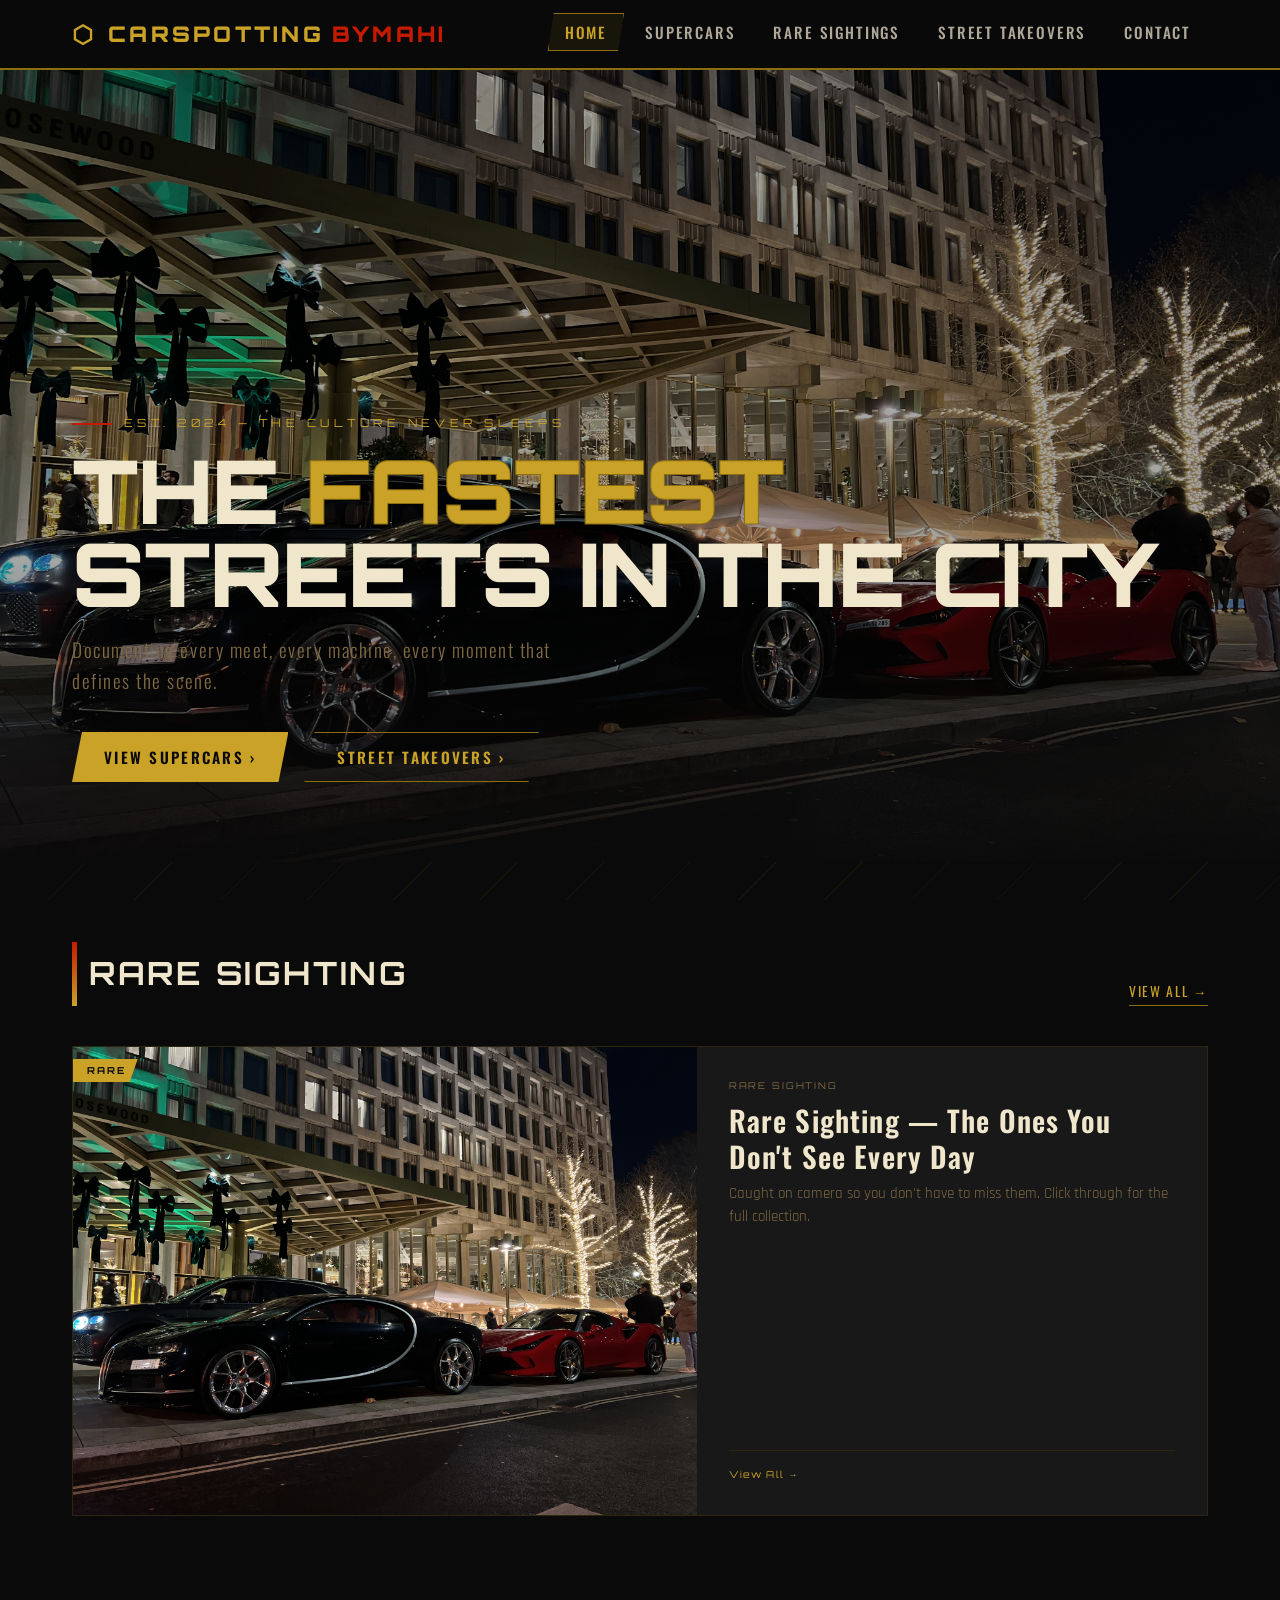
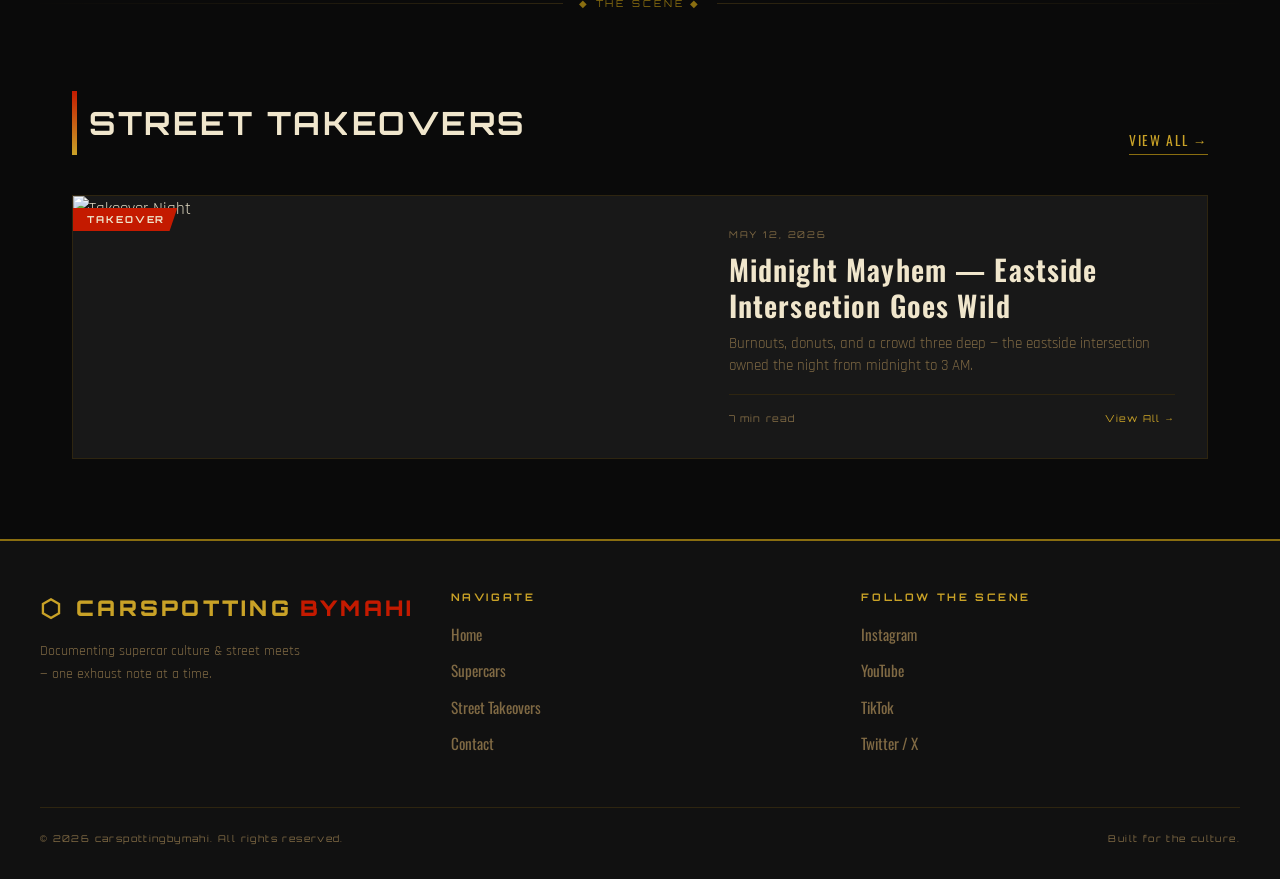
==== index.html @ 6ac472ae "Link Street Takeovers card to street-takeovers page Co-Authored-By: Claude Sonnet 4.6 <noreply@anthr" ====
﻿<!DOCTYPE html>
<html lang="en">
<head>
  <meta charset="UTF-8" />
  <meta name="viewport" content="width=device-width, initial-scale=1.0" />
  <title>RevScene — Supercar & Takeover Meets</title>
  <link rel="stylesheet" href="styles.css" />
</head>
<body>

  <!-- ── NAV ── -->
  <nav>
    <div class="nav-inner">
      <a class="logo" href="index.html">carspotting<span class="accent">bymahi</span></a>
      <ul class="nav-links">
        <li><a href="index.html" class="active">Home</a></li>
        <li><a href="supercars.html">Supercars</a></li>
        <li><a href="rare.html">Rare Sightings</a></li>
        <li><a href="street-takeovers.html">Street Takeovers</a></li>
        <li><a href="contact.html">Contact</a></li>
      </ul>
    </div>
  </nav>

  <!-- ── HERO ── -->
  <section class="hero">
    <img
      class="hero-img"
      src="images/Wallpaper.jpg"
      alt="Supercar hero"
    />
    <div class="hero-overlay"></div>
    <div class="hero-content">
      <div class="hero-eyebrow">Est. 2024 — The Culture Never Sleeps</div>
      <h1>The <em>Fastest</em><br/>Streets in the City</h1>
      <p class="hero-sub">Documenting every meet, every machine, every moment that defines the scene.</p>
      <div style="display:flex;gap:1rem;flex-wrap:wrap;">
        <a href="supercars.html" class="btn btn-gold">View Supercars ›</a>
        <a href="street-takeovers.html" class="btn btn-outline">Street Takeovers ›</a>
      </div>
    </div>
  </section>


  <!-- ── LATEST SUPERCARS ── -->
  <section>
    <div class="container">
      <div class="section-header">
        <h2 class="section-title">Rare Sighting</h2>
        <a href="rare.html" class="view-all">View All →</a>
      </div>

      <div class="grid grid-3">
        <div class="card featured">
          <div class="card-img">
            <img src="images/Wallpaper.jpg" alt="Rare Sighting" />
            <span class="card-tag">Rare</span>
          </div>
          <div class="card-body">
            <div class="card-meta">Rare Sighting</div>
            <h3>Rare Sighting — The Ones You Don't See Every Day</h3>
            <p>Caught on camera so you don't have to miss them. Click through for the full collection.</p>
            <div class="card-footer">
              <a href="rare.html" class="read-more">View All →</a>
            </div>
          </div>
        </div>
      </div>
    </div>
  </section>

  <div class="divider"><span class="divider-icon">◆ The Scene ◆</span></div>

  <!-- ── LATEST TAKEOVERS ── -->
  <section>
    <div class="container">
      <div class="section-header">
        <h2 class="section-title">Street Takeovers</h2>
        <a href="street-takeovers.html" class="view-all">View All →</a>
      </div>

      <div class="grid grid-3">
        <div class="card featured">
          <div class="card-img">
            <img src="https://picsum.photos/seed/takeover-night/600/400" alt="Takeover Night" />
            <span class="card-tag red">Takeover</span>
          </div>
          <div class="card-body">
            <div class="card-meta">May 12, 2026</div>
            <h3>Midnight Mayhem — Eastside Intersection Goes Wild</h3>
            <p>Burnouts, donuts, and a crowd three deep — the eastside intersection owned the night from midnight to 3 AM.</p>
            <div class="card-footer">
              <span>7 min read</span>
              <a href="street-takeovers.html" class="read-more">View All →</a>
            </div>
          </div>
        </div>
      </div>
    </div>
  </section>

  <!-- ── FOOTER ── -->
  <footer>
    <div class="footer-inner">
      <div class="footer-brand">
        <a class="logo" href="index.html">carspotting<span class="accent">bymahi</span></a>
        <p>Documenting supercar culture &amp; street meets — one exhaust note at a time.</p>
      </div>
      <div class="footer-col">
        <h4>Navigate</h4>
        <ul>
          <li><a href="index.html">Home</a></li>
          <li><a href="supercars.html">Supercars</a></li>
          <li><a href="street-takeovers.html">Street Takeovers</a></li>
          <li><a href="contact.html">Contact</a></li>
        </ul>
      </div>
      <div class="footer-col">
        <h4>Follow the Scene</h4>
        <ul>
          <li><a href="#">Instagram</a></li>
          <li><a href="#">YouTube</a></li>
          <li><a href="#">TikTok</a></li>
          <li><a href="#">Twitter / X</a></li>
        </ul>
      </div>
    </div>
    <div class="footer-bottom">
      <span>© 2026 carspottingbymahi. All rights reserved.</span>
      <span>Built for the culture.</span>
    </div>
  </footer>

</body>
</html>
---- styles.css ----
@import url('https://fonts.googleapis.com/css2?family=Orbitron:wght@400;600;700;900&family=Oswald:wght@300;400;500;600;700&family=Rajdhani:wght@300;400;500;600;700&display=swap');

:root {
  --black:       #0a0a0a;
  --dark:        #111111;
  --card-bg:     #181818;
  --card-hover:  #202020;
  --gold:        #c9a227;
  --gold-light:  #f0cc60;
  --gold-dark:   #8a6e10;
  --red:         #c41a00;
  --red-bright:  #ff2200;
  --cream:       #f0e6cc;
  --text:        #ddd4b8;
  --text-muted:  #806a44;
  --border:      #2e2510;
  --chrome:      #b0a898;
  --stripe:      rgba(201, 162, 39, 0.07);
}

*, *::before, *::after { box-sizing: border-box; margin: 0; padding: 0; }

html { scroll-behavior: smooth; }

body {
  background-color: var(--black);
  color: var(--text);
  font-family: 'Rajdhani', sans-serif;
  font-size: 17px;
  line-height: 1.6;
  min-height: 100vh;
}

/* ── Scrollbar ── */
::-webkit-scrollbar { width: 6px; }
::-webkit-scrollbar-track { background: var(--dark); }
::-webkit-scrollbar-thumb { background: var(--gold-dark); border-radius: 3px; }

/* ── Diagonal stripe overlay (retro feel) ── */
body::before {
  content: '';
  position: fixed;
  inset: 0;
  background: repeating-linear-gradient(
    135deg,
    transparent,
    transparent 60px,
    var(--stripe) 60px,
    var(--stripe) 61px
  );
  pointer-events: none;
  z-index: 0;
}

/* ━━━━━━━━━━━━━━━━━━━━━━━━━━━━━━
   NAV
━━━━━━━━━━━━━━━━━━━━━━━━━━━━━━ */
nav {
  position: sticky;
  top: 0;
  z-index: 100;
  background: rgba(10, 10, 10, 0.95);
  border-bottom: 2px solid var(--gold-dark);
  backdrop-filter: blur(8px);
}

.nav-inner {
  max-width: 1200px;
  margin: 0 auto;
  padding: 0 2rem;
  display: flex;
  align-items: center;
  justify-content: space-between;
  height: 68px;
}

.logo {
  font-family: 'Orbitron', sans-serif;
  font-weight: 900;
  font-size: 1.35rem;
  letter-spacing: 0.15em;
  text-decoration: none;
  color: var(--gold);
  text-transform: uppercase;
  display: flex;
  align-items: center;
  gap: 0.5rem;
}

.logo span.accent { color: var(--red); }

.logo::before {
  content: '⬡';
  font-size: 1.5rem;
  color: var(--gold);
  margin-right: 4px;
}

.nav-links {
  display: flex;
  list-style: none;
  gap: 0.25rem;
}

.nav-links a {
  font-family: 'Oswald', sans-serif;
  font-size: 0.95rem;
  font-weight: 500;
  letter-spacing: 0.12em;
  text-transform: uppercase;
  text-decoration: none;
  color: var(--chrome);
  padding: 0.45rem 1rem;
  border: 1px solid transparent;
  transition: all 0.2s;
  clip-path: polygon(6px 0%, 100% 0%, calc(100% - 6px) 100%, 0% 100%);
}

.nav-links a:hover,
.nav-links a.active {
  color: var(--gold);
  border-color: var(--gold-dark);
  background: rgba(201, 162, 39, 0.08);
}

/* ━━━━━━━━━━━━━━━━━━━━━━━━━━━━━━
   HERO
━━━━━━━━━━━━━━━━━━━━━━━━━━━━━━ */
.hero {
  position: relative;
  z-index: 1;
  height: 88vh;
  min-height: 540px;
  display: flex;
  align-items: flex-end;
  overflow: hidden;
}

.hero-img {
  position: absolute;
  inset: 0;
  width: 100%;
  height: 100%;
  object-fit: cover;
  object-position: center 40%;
  filter: brightness(0.65) saturate(0.85);
}

.hero-overlay {
  position: absolute;
  inset: 0;
  background: linear-gradient(
    to top,
    rgba(10,10,10,0.92) 0%,
    rgba(10,10,10,0.4) 18%,
    transparent 38%
  );
}

.hero-content {
  position: relative;
  z-index: 2;
  max-width: 1200px;
  margin: 0 auto;
  padding: 0 2rem 5rem;
  width: 100%;
}

.hero-eyebrow {
  font-family: 'Orbitron', sans-serif;
  font-size: 0.7rem;
  letter-spacing: 0.4em;
  text-transform: uppercase;
  color: var(--gold);
  margin-bottom: 1rem;
  display: flex;
  align-items: center;
  gap: 0.75rem;
}

.hero-eyebrow::before {
  content: '';
  display: block;
  width: 40px;
  height: 2px;
  background: var(--red);
}

.hero h1 {
  font-family: 'Orbitron', sans-serif;
  font-weight: 900;
  font-size: clamp(2.8rem, 7vw, 5.5rem);
  line-height: 0.95;
  text-transform: uppercase;
  letter-spacing: -0.01em;
  color: var(--cream);
  margin-bottom: 1.2rem;
}

.hero h1 em {
  font-style: normal;
  color: var(--gold);
  -webkit-text-stroke: 1px var(--gold-dark);
}

.hero-sub {
  font-family: 'Oswald', sans-serif;
  font-size: 1.2rem;
  font-weight: 300;
  letter-spacing: 0.08em;
  color: var(--text-muted);
  margin-bottom: 2.2rem;
  max-width: 520px;
}

.btn {
  display: inline-flex;
  align-items: center;
  gap: 0.6rem;
  font-family: 'Oswald', sans-serif;
  font-size: 0.95rem;
  font-weight: 600;
  letter-spacing: 0.15em;
  text-transform: uppercase;
  text-decoration: none;
  padding: 0.75rem 2rem;
  cursor: pointer;
  transition: all 0.2s;
  border: none;
}

.btn-gold {
  background: var(--gold);
  color: var(--black);
  clip-path: polygon(10px 0%, 100% 0%, calc(100% - 10px) 100%, 0% 100%);
}

.btn-gold:hover {
  background: var(--gold-light);
  transform: translateY(-2px);
  box-shadow: 0 8px 24px rgba(201,162,39,0.35);
}

.btn-outline {
  background: transparent;
  color: var(--gold);
  border: 1px solid var(--gold-dark);
  clip-path: polygon(10px 0%, 100% 0%, calc(100% - 10px) 100%, 0% 100%);
}

.btn-outline:hover {
  background: rgba(201,162,39,0.1);
  border-color: var(--gold);
}

/* ━━━━━━━━━━━━━━━━━━━━━━━━━━━━━━
   SECTIONS & LAYOUT
━━━━━━━━━━━━━━━━━━━━━━━━━━━━━━ */
section {
  position: relative;
  z-index: 1;
}

.container {
  max-width: 1200px;
  margin: 0 auto;
  padding: 5rem 2rem;
}

.section-header {
  display: flex;
  align-items: flex-end;
  justify-content: space-between;
  margin-bottom: 2.5rem;
  gap: 1rem;
  flex-wrap: wrap;
}

.section-title {
  font-family: 'Orbitron', sans-serif;
  font-weight: 700;
  font-size: clamp(1.4rem, 3vw, 2rem);
  text-transform: uppercase;
  letter-spacing: 0.08em;
  color: var(--cream);
  display: flex;
  align-items: center;
  gap: 0.75rem;
}

.section-title::before {
  content: '';
  display: block;
  width: 5px;
  height: 2em;
  background: linear-gradient(to bottom, var(--red), var(--gold));
  flex-shrink: 0;
}

.view-all {
  font-family: 'Oswald', sans-serif;
  font-size: 0.85rem;
  letter-spacing: 0.12em;
  text-transform: uppercase;
  color: var(--gold);
  text-decoration: none;
  border-bottom: 1px solid var(--gold-dark);
  padding-bottom: 2px;
  transition: color 0.2s;
  white-space: nowrap;
}

.view-all:hover { color: var(--gold-light); }

/* ━━━━━━━━━━━━━━━━━━━━━━━━━━━━━━
   GRID
━━━━━━━━━━━━━━━━━━━━━━━━━━━━━━ */
.grid {
  display: grid;
  gap: 1.5rem;
}

.grid-3 { grid-template-columns: repeat(auto-fill, minmax(320px, 1fr)); }
.grid-4 { grid-template-columns: repeat(auto-fill, minmax(260px, 1fr)); }
.grid-2 { grid-template-columns: repeat(auto-fill, minmax(420px, 1fr)); }

/* ━━━━━━━━━━━━━━━━━━━━━━━━━━━━━━
   CARDS
━━━━━━━━━━━━━━━━━━━━━━━━━━━━━━ */
.card {
  background: var(--card-bg);
  border: 1px solid var(--border);
  overflow: hidden;
  transition: transform 0.25s, border-color 0.25s, box-shadow 0.25s;
  display: flex;
  flex-direction: column;
  cursor: pointer;
}

.card:hover {
  transform: translateY(-5px);
  border-color: var(--gold-dark);
  box-shadow: 0 12px 40px rgba(0,0,0,0.6), 0 0 0 1px var(--gold-dark);
}

.card-img {
  position: relative;
  overflow: hidden;
  aspect-ratio: 16/10;
}

.card-img img,
.card-img video {
  width: 100%;
  height: 100%;
  object-fit: cover;
  display: block;
  transition: transform 0.4s;
  filter: saturate(0.8);
}

.card:hover .card-img img,
.card:hover .card-img video { transform: scale(1.05); }

.card-tag {
  position: absolute;
  top: 12px;
  left: 0;
  font-family: 'Orbitron', sans-serif;
  font-size: 0.6rem;
  font-weight: 700;
  letter-spacing: 0.2em;
  text-transform: uppercase;
  color: var(--black);
  background: var(--gold);
  padding: 4px 12px 4px 14px;
  clip-path: polygon(0 0, 100% 0, calc(100% - 8px) 100%, 0 100%);
}

.card-tag.red { background: var(--red); color: var(--cream); }

.card-body { padding: 1.25rem; flex: 1; display: flex; flex-direction: column; }

.card-meta {
  font-family: 'Orbitron', sans-serif;
  font-size: 0.58rem;
  letter-spacing: 0.2em;
  text-transform: uppercase;
  color: var(--text-muted);
  margin-bottom: 0.5rem;
}

.card h3 {
  font-family: 'Oswald', sans-serif;
  font-size: 1.25rem;
  font-weight: 600;
  letter-spacing: 0.04em;
  color: var(--cream);
  line-height: 1.25;
  margin-bottom: 0.6rem;
}

.card p {
  font-size: 0.92rem;
  color: var(--text-muted);
  line-height: 1.55;
  flex: 1;
}

.card-footer {
  display: flex;
  align-items: center;
  justify-content: space-between;
  margin-top: 1rem;
  padding-top: 1rem;
  border-top: 1px solid var(--border);
  font-family: 'Orbitron', sans-serif;
  font-size: 0.6rem;
  letter-spacing: 0.12em;
  color: var(--text-muted);
}

.card-footer .read-more {
  color: var(--gold);
  text-decoration: none;
  transition: color 0.2s;
}

.card-footer .read-more:hover { color: var(--gold-light); }

/* Featured card (spans full width) */
.card.featured {
  grid-column: 1 / -1;
  flex-direction: row;
}

.card.featured .card-img {
  width: 55%;
  flex-shrink: 0;
  aspect-ratio: auto;
}

.card.featured .card-body { padding: 2rem; justify-content: center; }

.card.featured h3 { font-size: 1.8rem; }

/* ━━━━━━━━━━━━━━━━━━━━━━━━━━━━━━
   PAGE HERO (inner pages)
━━━━━━━━━━━━━━━━━━━━━━━━━━━━━━ */
.page-hero {
  position: relative;
  z-index: 1;
  padding: 6rem 2rem 4rem;
  text-align: center;
  overflow: hidden;
}

.page-hero::after {
  content: '';
  position: absolute;
  bottom: 0;
  left: 50%;
  transform: translateX(-50%);
  width: 120px;
  height: 3px;
  background: linear-gradient(to right, var(--red), var(--gold), var(--red));
}

.page-hero h1 {
  font-family: 'Orbitron', sans-serif;
  font-weight: 900;
  font-size: clamp(2rem, 5vw, 3.5rem);
  text-transform: uppercase;
  letter-spacing: 0.1em;
  color: var(--cream);
  margin-bottom: 0.75rem;
}

.page-hero p {
  font-family: 'Oswald', sans-serif;
  font-weight: 300;
  font-size: 1.1rem;
  letter-spacing: 0.08em;
  color: var(--text-muted);
  max-width: 600px;
  margin: 0 auto;
}

/* ━━━━━━━━━━━━━━━━━━━━━━━━━━━━━━
   DIVIDER
━━━━━━━━━━━━━━━━━━━━━━━━━━━━━━ */
.divider {
  display: flex;
  align-items: center;
  gap: 1rem;
  margin: 0 2rem;
}

.divider::before,
.divider::after {
  content: '';
  flex: 1;
  height: 1px;
  background: linear-gradient(to right, transparent, var(--border));
}

.divider::after { background: linear-gradient(to left, transparent, var(--border)); }

.divider-icon {
  font-family: 'Orbitron', sans-serif;
  font-size: 0.6rem;
  letter-spacing: 0.3em;
  color: var(--gold-dark);
  text-transform: uppercase;
  white-space: nowrap;
}

/* ━━━━━━━━━━━━━━━━━━━━━━━━━━━━━━
   STATS BAR
━━━━━━━━━━━━━━━━━━━━━━━━━━━━━━ */
.stats-bar {
  background: var(--dark);
  border-top: 1px solid var(--border);
  border-bottom: 1px solid var(--border);
  position: relative;
  z-index: 1;
}

.stats-inner {
  max-width: 1200px;
  margin: 0 auto;
  padding: 2rem;
  display: grid;
  grid-template-columns: repeat(4, 1fr);
  gap: 1rem;
  text-align: center;
}

.stat-num {
  font-family: 'Orbitron', sans-serif;
  font-size: 2rem;
  font-weight: 900;
  color: var(--gold);
  display: block;
}

.stat-label {
  font-family: 'Oswald', sans-serif;
  font-size: 0.8rem;
  letter-spacing: 0.15em;
  text-transform: uppercase;
  color: var(--text-muted);
}

/* ━━━━━━━━━━━━━━━━━━━━━━━━━━━━━━
   CONTACT FORM
━━━━━━━━━━━━━━━━━━━━━━━━━━━━━━ */
.contact-grid {
  display: grid;
  grid-template-columns: 1fr 1fr;
  gap: 4rem;
  align-items: start;
}

.contact-info h2 {
  font-family: 'Orbitron', sans-serif;
  font-size: 1.5rem;
  font-weight: 700;
  color: var(--cream);
  text-transform: uppercase;
  letter-spacing: 0.1em;
  margin-bottom: 1rem;
}

.contact-info p {
  color: var(--text-muted);
  margin-bottom: 2rem;
  line-height: 1.7;
}

.contact-detail {
  display: flex;
  align-items: center;
  gap: 0.75rem;
  margin-bottom: 1rem;
  font-family: 'Oswald', sans-serif;
  font-size: 1rem;
  color: var(--text);
}

.contact-detail .icon {
  width: 36px;
  height: 36px;
  background: var(--card-bg);
  border: 1px solid var(--border);
  display: flex;
  align-items: center;
  justify-content: center;
  color: var(--gold);
  font-size: 1rem;
  flex-shrink: 0;
}

.form-group {
  margin-bottom: 1.25rem;
}

label {
  display: block;
  font-family: 'Orbitron', sans-serif;
  font-size: 0.62rem;
  letter-spacing: 0.2em;
  text-transform: uppercase;
  color: var(--text-muted);
  margin-bottom: 0.4rem;
}

input, textarea, select {
  width: 100%;
  background: var(--card-bg);
  border: 1px solid var(--border);
  color: var(--text);
  font-family: 'Rajdhani', sans-serif;
  font-size: 1rem;
  padding: 0.75rem 1rem;
  outline: none;
  transition: border-color 0.2s;
}

input:focus, textarea:focus, select:focus {
  border-color: var(--gold-dark);
  box-shadow: 0 0 0 2px rgba(201,162,39,0.12);
}

textarea { resize: vertical; min-height: 130px; }

/* ━━━━━━━━━━━━━━━━━━━━━━━━━━━━━━
   FOOTER
━━━━━━━━━━━━━━━━━━━━━━━━━━━━━━ */
footer {
  position: relative;
  z-index: 1;
  background: var(--dark);
  border-top: 2px solid var(--gold-dark);
  padding: 3rem 2rem 2rem;
}

.footer-inner {
  max-width: 1200px;
  margin: 0 auto;
  display: grid;
  grid-template-columns: 1fr 1fr 1fr;
  gap: 2rem;
  margin-bottom: 2.5rem;
}

.footer-brand .logo { margin-bottom: 0.75rem; display: inline-flex; }

.footer-brand p {
  font-size: 0.9rem;
  color: var(--text-muted);
  line-height: 1.6;
  max-width: 260px;
}

.footer-col h4 {
  font-family: 'Orbitron', sans-serif;
  font-size: 0.65rem;
  letter-spacing: 0.25em;
  text-transform: uppercase;
  color: var(--gold);
  margin-bottom: 1rem;
}

.footer-col ul { list-style: none; }

.footer-col ul li { margin-bottom: 0.5rem; }

.footer-col ul li a {
  font-family: 'Oswald', sans-serif;
  font-size: 0.95rem;
  color: var(--text-muted);
  text-decoration: none;
  transition: color 0.2s;
}

.footer-col ul li a:hover { color: var(--gold); }

.footer-bottom {
  max-width: 1200px;
  margin: 0 auto;
  padding-top: 1.5rem;
  border-top: 1px solid var(--border);
  display: flex;
  align-items: center;
  justify-content: space-between;
  font-family: 'Orbitron', sans-serif;
  font-size: 0.58rem;
  letter-spacing: 0.15em;
  color: var(--text-muted);
}

.footer-bottom a { color: var(--gold); text-decoration: none; }

/* ━━━━━━━━━━━━━━━━━━━━━━━━━━━━━━
   RESPONSIVE
━━━━━━━━━━━━━━━━━━━━━━━━━━━━━━ */
/* ━━━━━━━━━━━━━━━━━━━━━━━━━━━━━━
   VIDEO GRID
━━━━━━━━━━━━━━━━━━━━━━━━━━━━━━ */
.video-grid {
  display: grid;
  grid-template-columns: repeat(3, 1fr);
  gap: 1rem;
}

.vid-card {
  position: relative;
  overflow: hidden;
  aspect-ratio: 9/16;
  background: var(--card-bg);
  border: 1px solid var(--border);
  transition: border-color 0.25s, box-shadow 0.25s;
}

.vid-card:hover {
  border-color: var(--gold-dark);
  box-shadow: 0 8px 32px rgba(0,0,0,0.6), 0 0 0 1px var(--gold-dark);
}

.vid-card video {
  width: 100%;
  height: 100%;
  object-fit: cover;
  display: block;
}

@media (max-width: 900px) {
  .video-grid { grid-template-columns: repeat(2, 1fr); }
}

@media (max-width: 640px) {
  .video-grid { grid-template-columns: 1fr; }
}

@media (max-width: 900px) {
  .card.featured { flex-direction: column; }
  .card.featured .card-img { width: 100%; }
  .contact-grid { grid-template-columns: 1fr; gap: 2.5rem; }
  .footer-inner { grid-template-columns: 1fr 1fr; }
  .stats-inner { grid-template-columns: repeat(2, 1fr); }
}

@media (max-width: 640px) {
  .nav-links { display: none; }
  .grid-3, .grid-4, .grid-2 { grid-template-columns: 1fr; }
  .footer-inner { grid-template-columns: 1fr; }
  .stats-inner { grid-template-columns: repeat(2, 1fr); }
  .hero h1 { font-size: 2.4rem; }
}
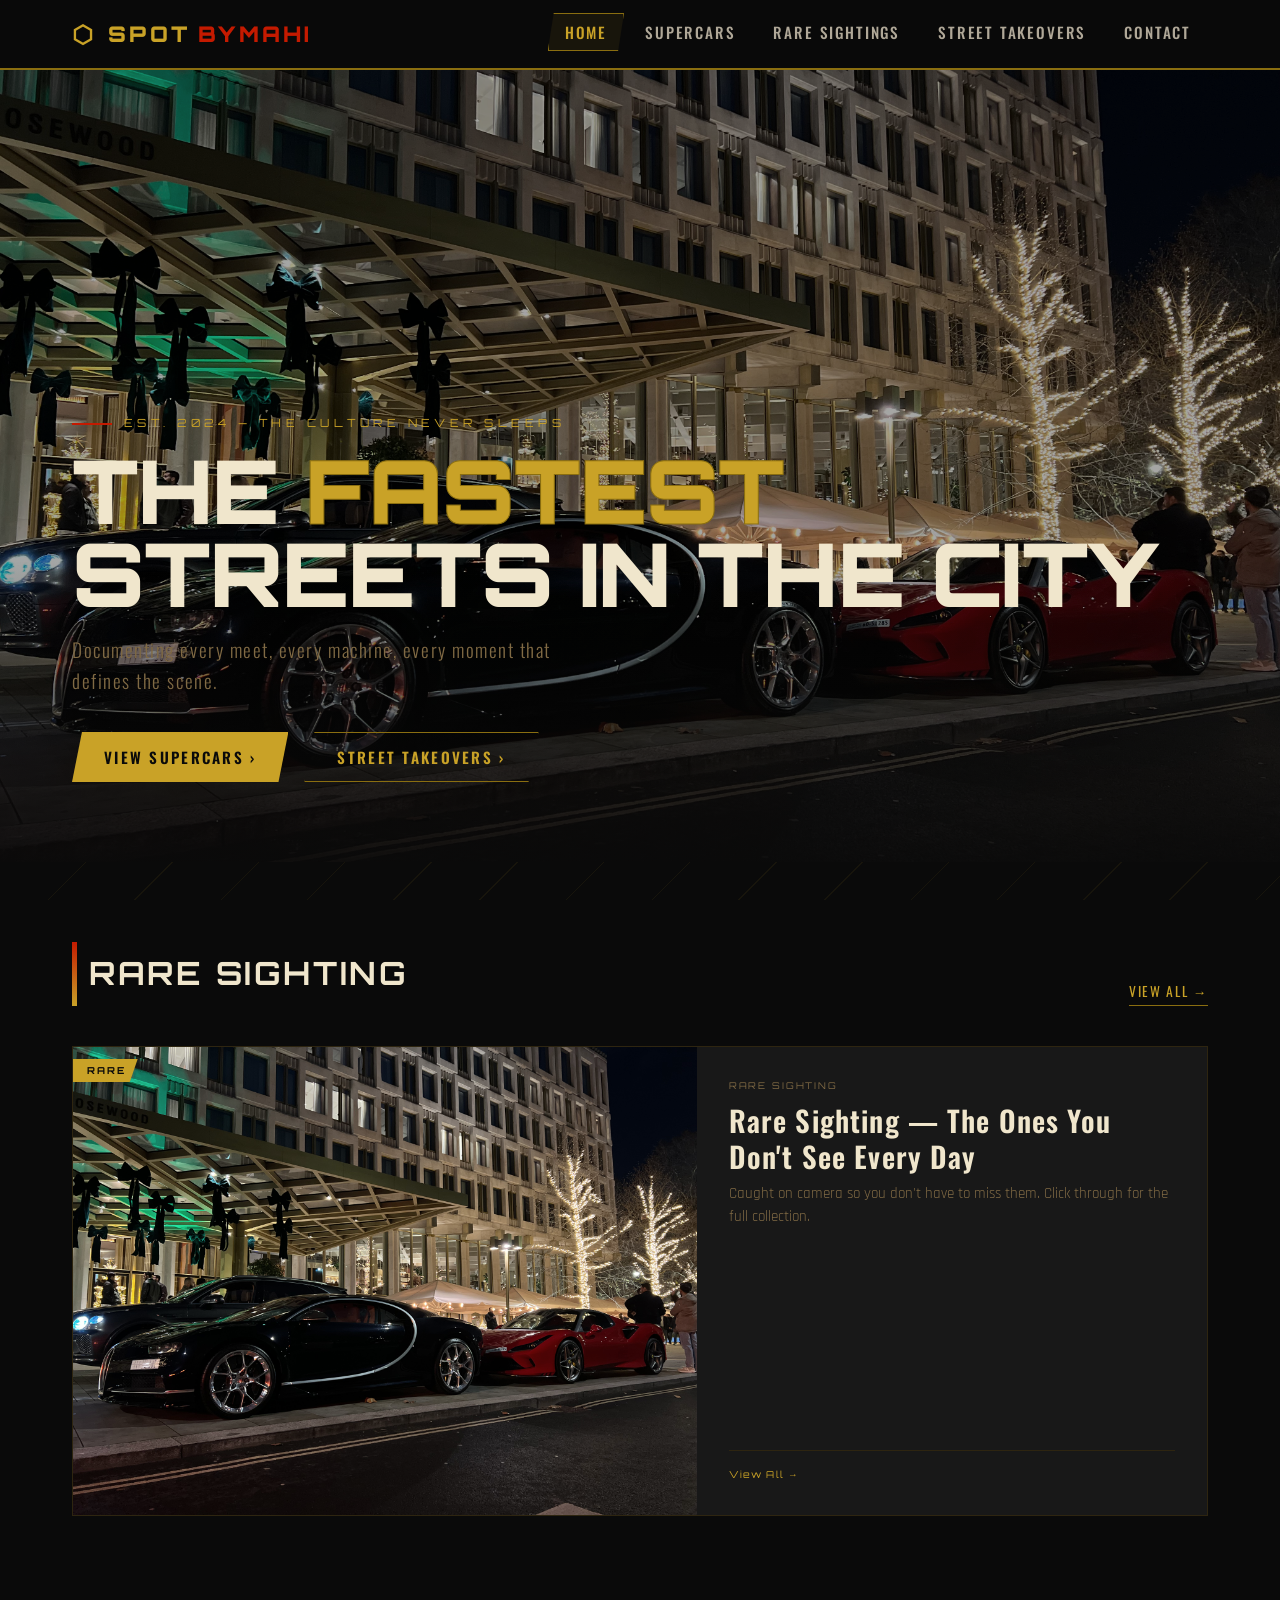
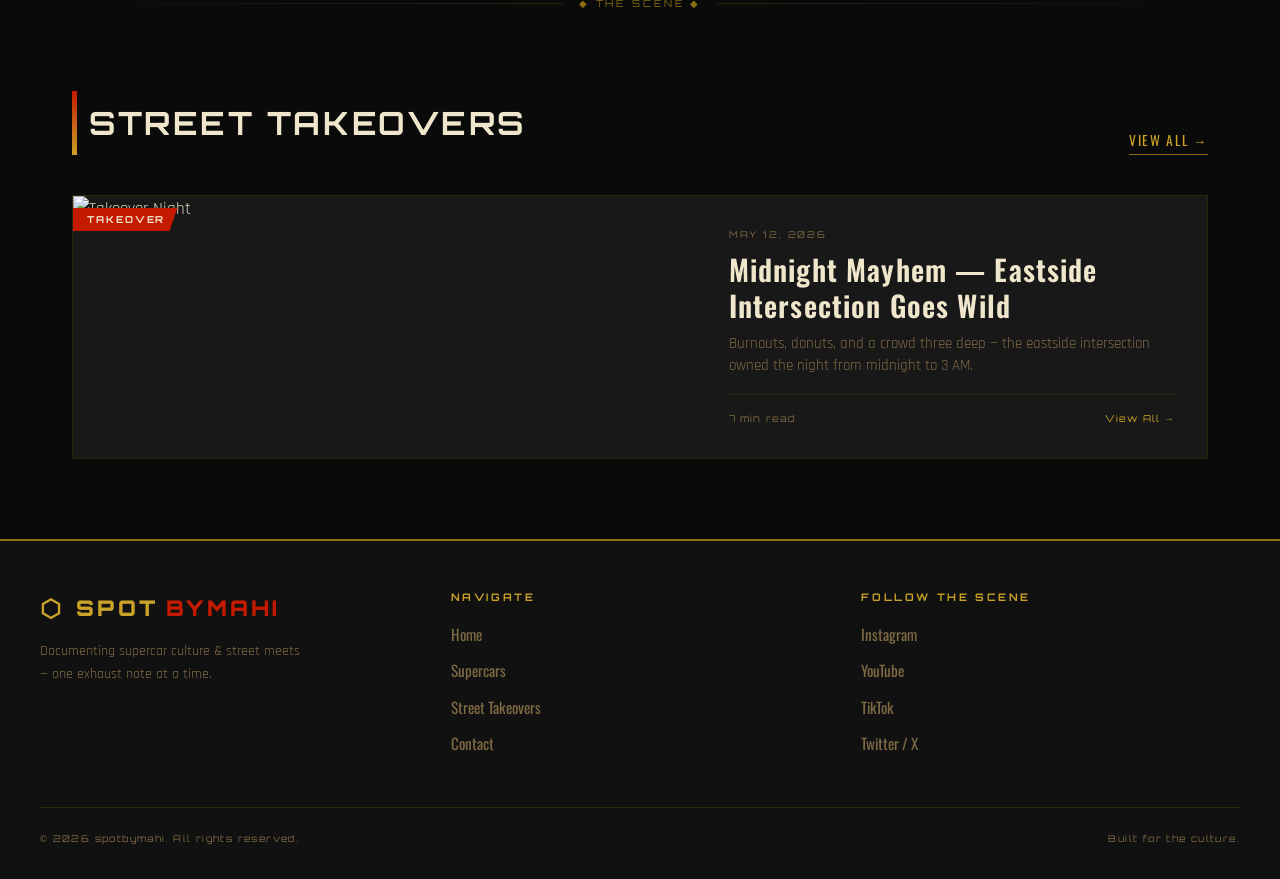
==== commit 08bb60c3: "Rebrand site title and logo from carspottingbymahi to spotbymahi Co-Authored-By: Claude Sonnet 4.6 <" ====
--- a/index.html
+++ b/index.html
@@ -3,7 +3,7 @@
 <head>
   <meta charset="UTF-8" />
   <meta name="viewport" content="width=device-width, initial-scale=1.0" />
-  <title>RevScene — Supercar & Takeover Meets</title>
+  <title>spotbymahi</title>
   <link rel="stylesheet" href="styles.css" />
 </head>
 <body>
@@ -11,7 +11,7 @@
   <!-- ── NAV ── -->
   <nav>
     <div class="nav-inner">
-      <a class="logo" href="index.html">carspotting<span class="accent">bymahi</span></a>
+      <a class="logo" href="index.html">spot<span class="accent">bymahi</span></a>
       <ul class="nav-links">
         <li><a href="index.html" class="active">Home</a></li>
         <li><a href="supercars.html">Supercars</a></li>
@@ -103,7 +103,7 @@
   <footer>
     <div class="footer-inner">
       <div class="footer-brand">
-        <a class="logo" href="index.html">carspotting<span class="accent">bymahi</span></a>
+        <a class="logo" href="index.html">spot<span class="accent">bymahi</span></a>
         <p>Documenting supercar culture &amp; street meets — one exhaust note at a time.</p>
       </div>
       <div class="footer-col">
@@ -126,7 +126,7 @@
       </div>
     </div>
     <div class="footer-bottom">
-      <span>© 2026 carspottingbymahi. All rights reserved.</span>
+      <span>© 2026 spotbymahi. All rights reserved.</span>
       <span>Built for the culture.</span>
     </div>
   </footer>
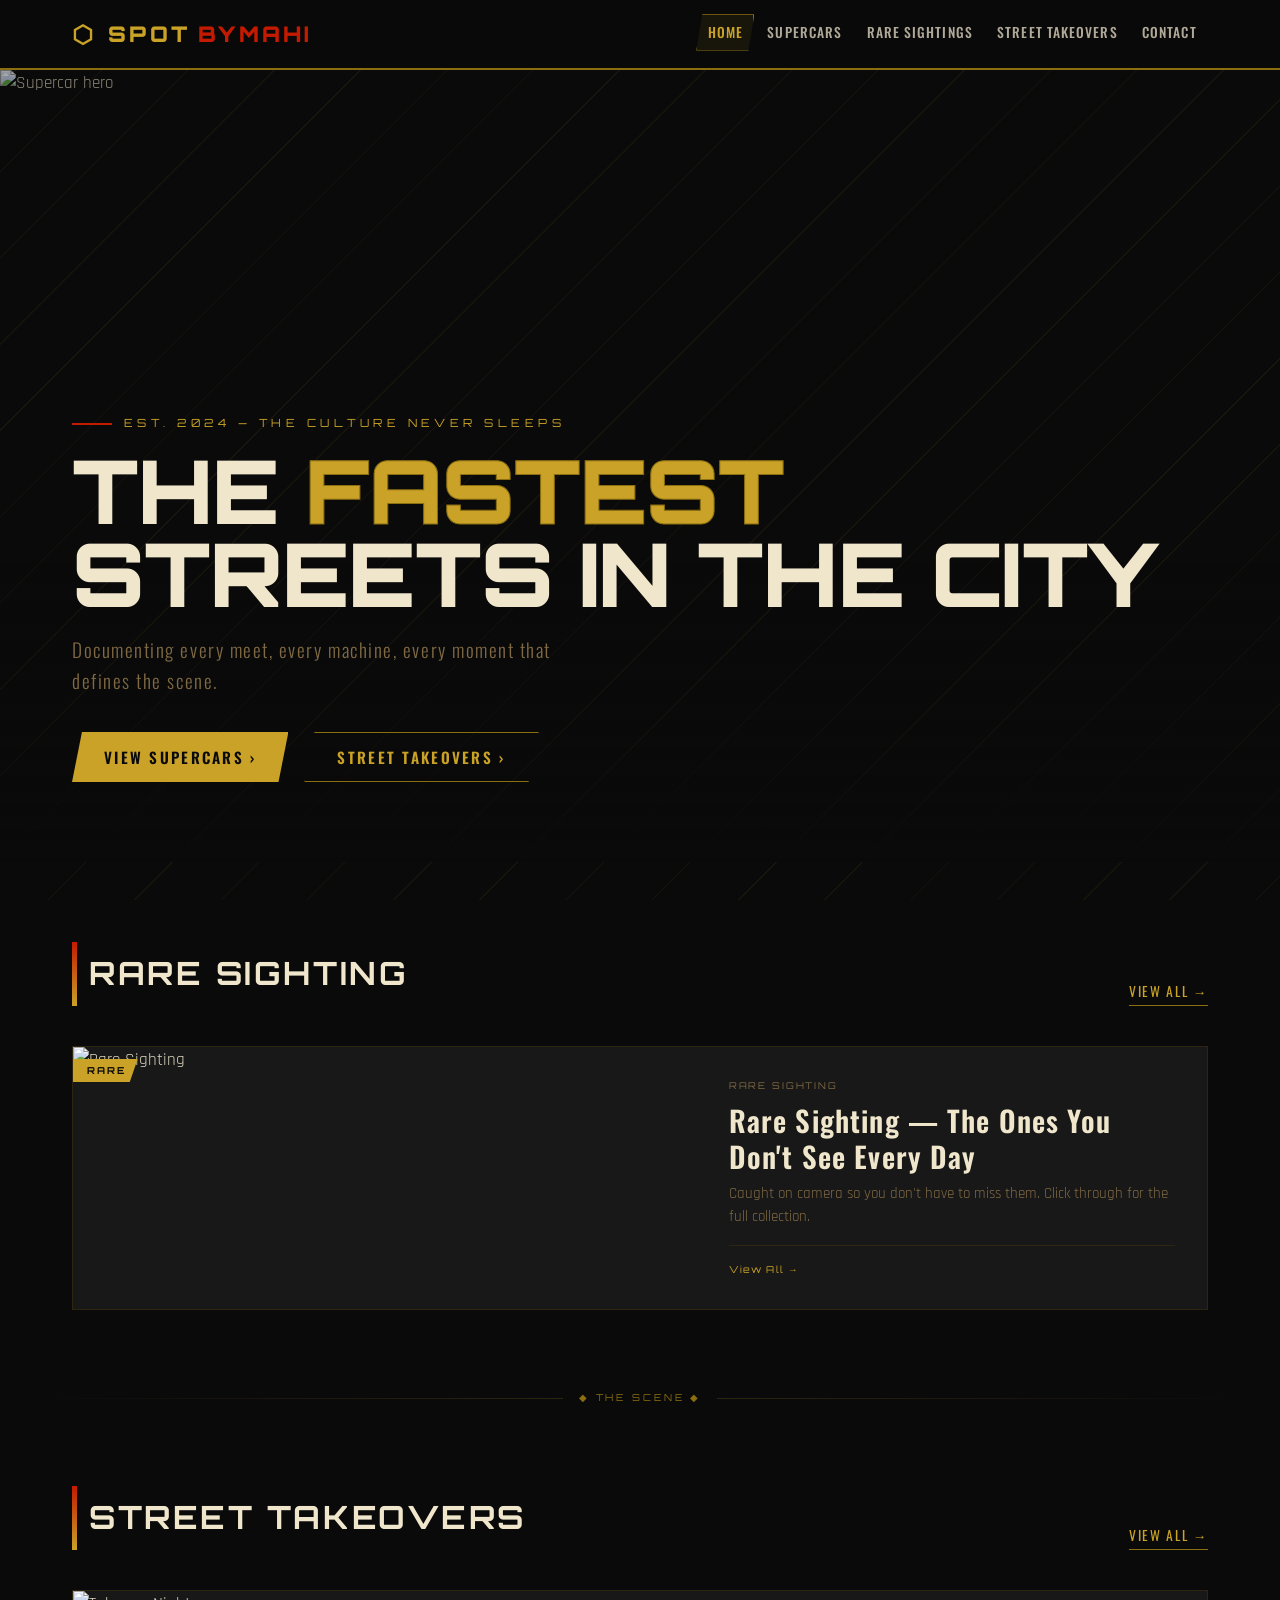
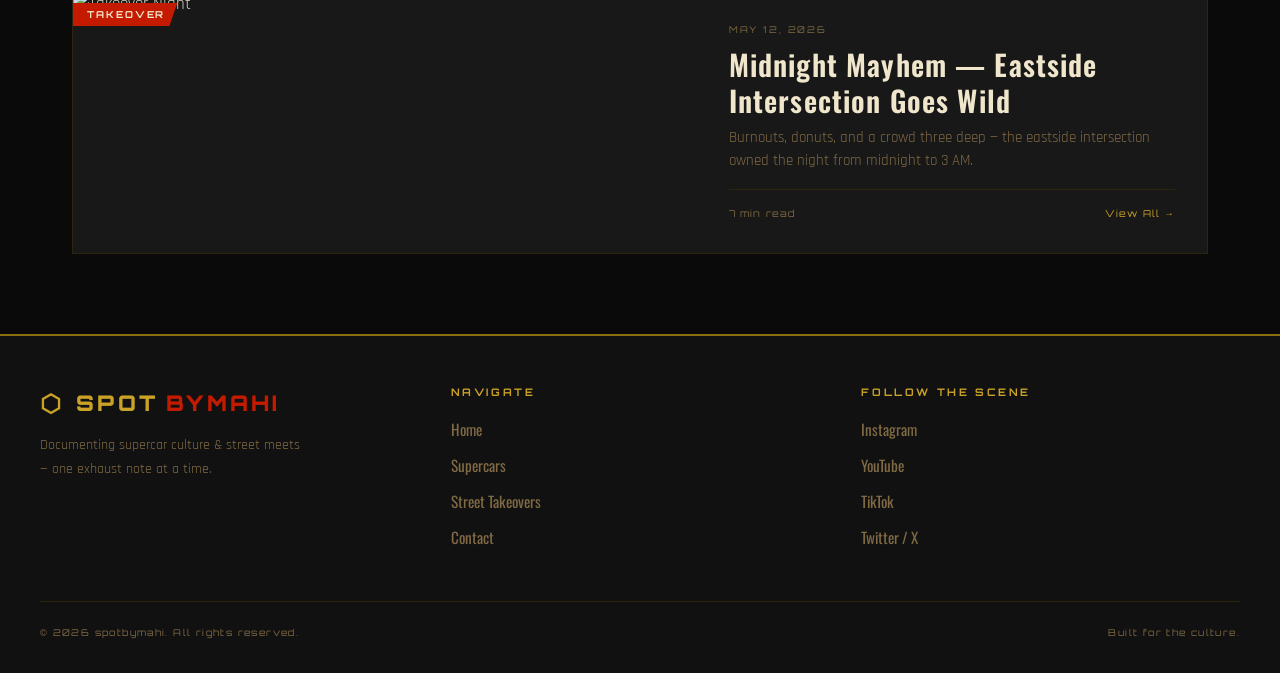
==== commit 47b0799b: "Add responsive hamburger menu for mobile/tablet nav Co-Authored-By: Claude Sonnet 4.6 <noreply@anthr" ====
--- a/index.html
+++ b/index.html
@@ -19,6 +19,7 @@
         <li><a href="street-takeovers.html">Street Takeovers</a></li>
         <li><a href="contact.html">Contact</a></li>
       </ul>
+      <button class="nav-toggle" aria-label="Menu" onclick="this.closest('nav').classList.toggle('open')">&#9776;</button>
     </div>
   </nav>
 
--- a/styles.css
+++ b/styles.css
@@ -99,18 +99,18 @@
 .nav-links {
   display: flex;
   list-style: none;
-  gap: 0.25rem;
+  gap: 0.1rem;
 }
 
 .nav-links a {
   font-family: 'Oswald', sans-serif;
-  font-size: 0.95rem;
+  font-size: 0.85rem;
   font-weight: 500;
-  letter-spacing: 0.12em;
+  letter-spacing: 0.08em;
   text-transform: uppercase;
   text-decoration: none;
   color: var(--chrome);
-  padding: 0.45rem 1rem;
+  padding: 0.45rem 0.65rem;
   border: 1px solid transparent;
   transition: all 0.2s;
   clip-path: polygon(6px 0%, 100% 0%, calc(100% - 6px) 100%, 0% 100%);
@@ -121,6 +121,17 @@
   color: var(--gold);
   border-color: var(--gold-dark);
   background: rgba(201, 162, 39, 0.08);
+}
+
+.nav-toggle {
+  display: none;
+  background: none;
+  border: 1px solid var(--gold-dark);
+  color: var(--gold);
+  font-size: 1.4rem;
+  line-height: 1;
+  padding: 0.3rem 0.6rem;
+  cursor: pointer;
 }
 
 /* ━━━━━━━━━━━━━━━━━━━━━━━━━━━━━━
@@ -751,8 +762,26 @@
   .stats-inner { grid-template-columns: repeat(2, 1fr); }
 }
 
+@media (max-width: 768px) {
+  .nav-toggle { display: block; }
+  .nav-links {
+    display: none;
+    position: absolute;
+    top: 68px;
+    left: 0;
+    right: 0;
+    flex-direction: column;
+    background: rgba(10, 10, 10, 0.98);
+    border-bottom: 2px solid var(--gold-dark);
+    padding: 0.75rem 1rem;
+    gap: 0.25rem;
+    z-index: 99;
+  }
+  nav.open .nav-links { display: flex; }
+  .nav-links a { clip-path: none; padding: 0.6rem 1rem; font-size: 0.9rem; }
+}
+
 @media (max-width: 640px) {
-  .nav-links { display: none; }
   .grid-3, .grid-4, .grid-2 { grid-template-columns: 1fr; }
   .footer-inner { grid-template-columns: 1fr; }
   .stats-inner { grid-template-columns: repeat(2, 1fr); }
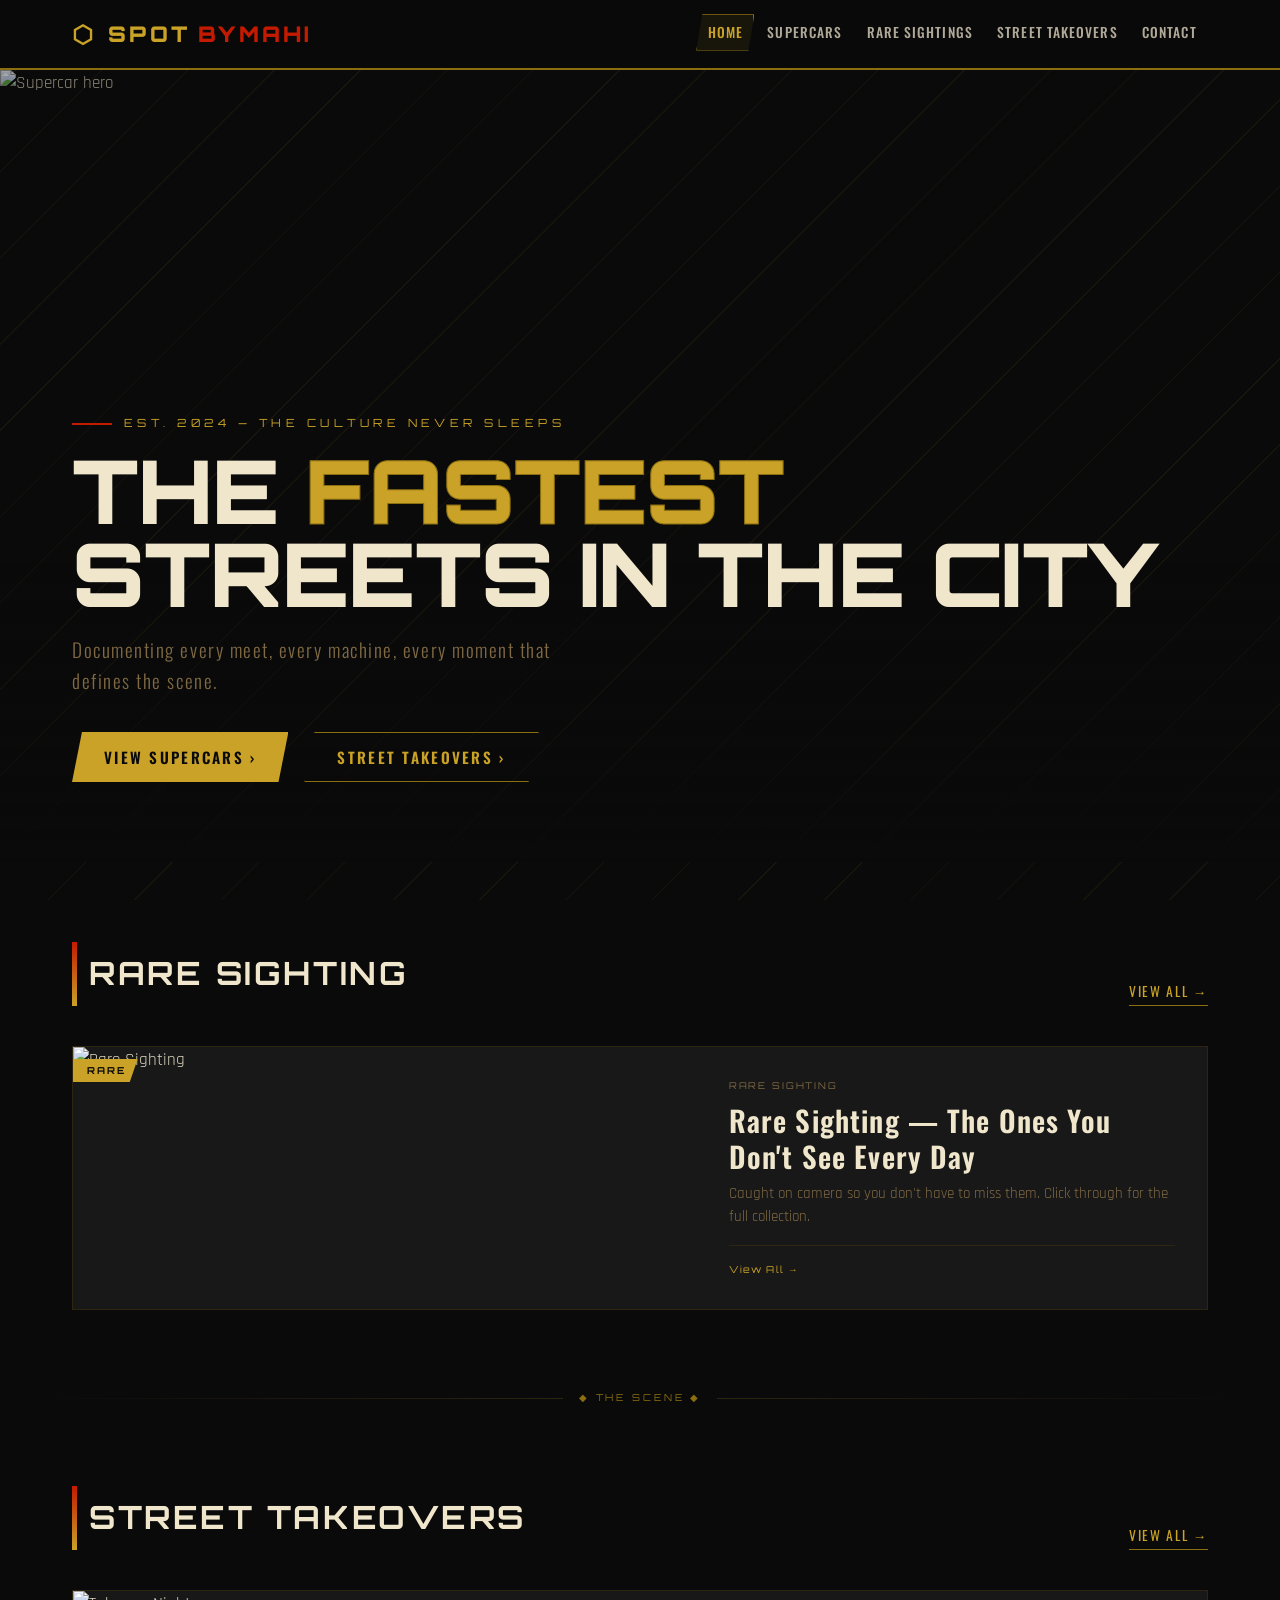
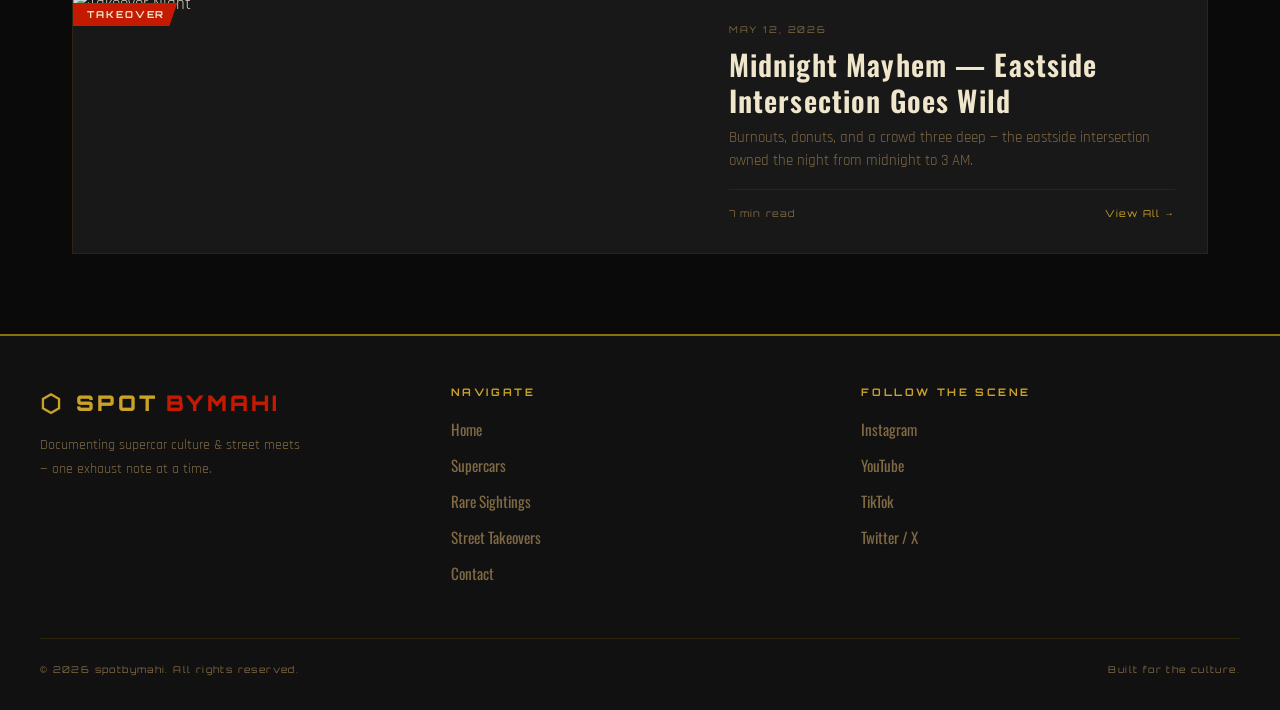
==== commit fdd7afb3: "Add Rare Sightings to footer nav on all pages Co-Authored-By: Claude Sonnet 4.6 <noreply@anthropic.c" ====
--- a/index.html
+++ b/index.html
@@ -112,6 +112,7 @@
         <ul>
           <li><a href="index.html">Home</a></li>
           <li><a href="supercars.html">Supercars</a></li>
+          <li><a href="rare.html">Rare Sightings</a></li>
           <li><a href="street-takeovers.html">Street Takeovers</a></li>
           <li><a href="contact.html">Contact</a></li>
         </ul>
--- a/styles.css
+++ b/styles.css
@@ -71,7 +71,9 @@
   display: flex;
   align-items: center;
   justify-content: space-between;
-  height: 68px;
+  flex-wrap: wrap;
+  min-height: 68px;
+  gap: 0.25rem;
 }
 
 .logo {
@@ -123,16 +125,7 @@
   background: rgba(201, 162, 39, 0.08);
 }
 
-.nav-toggle {
-  display: none;
-  background: none;
-  border: 1px solid var(--gold-dark);
-  color: var(--gold);
-  font-size: 1.4rem;
-  line-height: 1;
-  padding: 0.3rem 0.6rem;
-  cursor: pointer;
-}
+.nav-toggle { display: none; }
 
 /* ━━━━━━━━━━━━━━━━━━━━━━━━━━━━━━
    HERO
@@ -762,26 +755,35 @@
   .stats-inner { grid-template-columns: repeat(2, 1fr); }
 }
 
-@media (max-width: 768px) {
-  .nav-toggle { display: block; }
+/* Tablet — shrink links to stay on one row */
+@media (max-width: 900px) {
+  .logo { font-size: 1.1rem; }
+  .nav-links a {
+    font-size: 0.7rem;
+    padding: 0.38rem 0.4rem;
+    letter-spacing: 0.03em;
+  }
+}
+
+/* Mobile — logo + links stack into two rows, both always visible */
+@media (max-width: 640px) {
+  .nav-inner {
+    padding: 0.6rem 0.75rem;
+    justify-content: center;
+  }
+  .logo { font-size: 1rem; }
   .nav-links {
-    display: none;
-    position: absolute;
-    top: 68px;
-    left: 0;
-    right: 0;
-    flex-direction: column;
-    background: rgba(10, 10, 10, 0.98);
-    border-bottom: 2px solid var(--gold-dark);
-    padding: 0.75rem 1rem;
-    gap: 0.25rem;
-    z-index: 99;
+    width: 100%;
+    flex-wrap: wrap;
+    justify-content: center;
+    gap: 0.15rem;
   }
-  nav.open .nav-links { display: flex; }
-  .nav-links a { clip-path: none; padding: 0.6rem 1rem; font-size: 0.9rem; }
-}
-
-@media (max-width: 640px) {
+  .nav-links a {
+    font-size: 0.58rem;
+    padding: 0.3rem 0.35rem;
+    letter-spacing: 0.02em;
+    clip-path: none;
+  }
   .grid-3, .grid-4, .grid-2 { grid-template-columns: 1fr; }
   .footer-inner { grid-template-columns: 1fr; }
   .stats-inner { grid-template-columns: repeat(2, 1fr); }
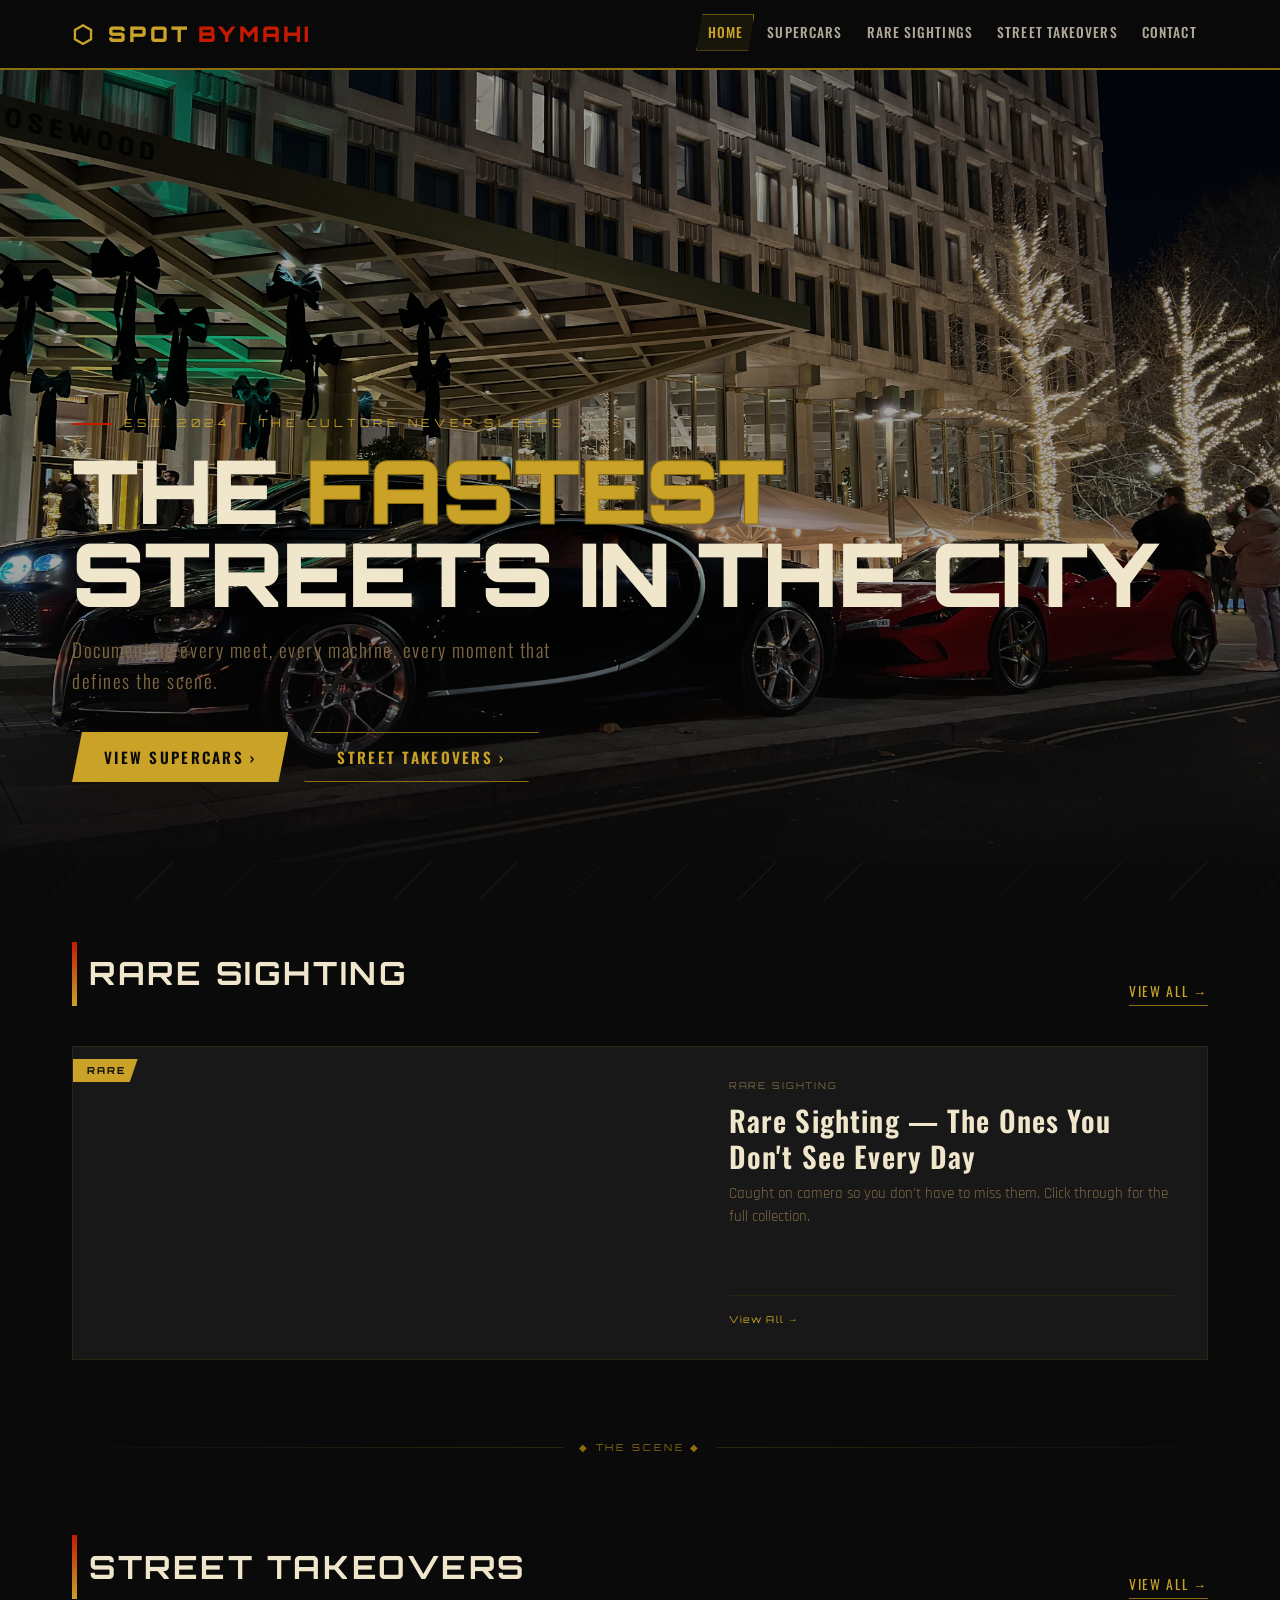
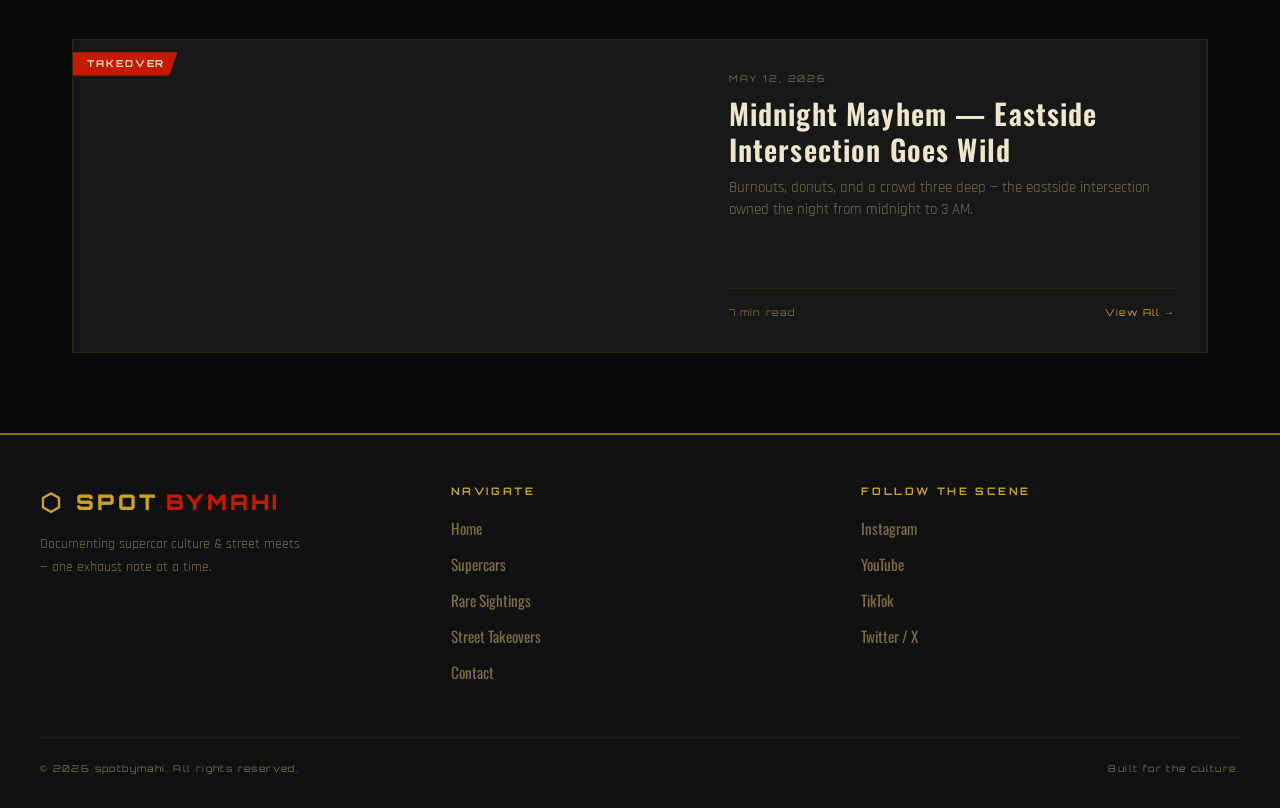
==== commit f2376c0e: "Fix broken images on homepage — use local wallpaper and real videos Co-Authored-By: Claude Sonnet 4." ====
--- a/index.html
+++ b/index.html
@@ -27,7 +27,7 @@
   <section class="hero">
     <img
       class="hero-img"
-      src="images/Wallpaper.jpg"
+      src="Supercars/Wallpaper.jpg"
       alt="Supercar hero"
     />
     <div class="hero-overlay"></div>
@@ -54,7 +54,7 @@
       <div class="grid grid-3">
         <div class="card featured">
           <div class="card-img">
-            <img src="images/Wallpaper.jpg" alt="Rare Sighting" />
+            <video autoplay muted loop playsinline style="width:100%;height:100%;object-fit:cover;"><source src="Rare/IMG_1580.mov" type="video/mp4"></video>
             <span class="card-tag">Rare</span>
           </div>
           <div class="card-body">
@@ -83,7 +83,7 @@
       <div class="grid grid-3">
         <div class="card featured">
           <div class="card-img">
-            <img src="https://picsum.photos/seed/takeover-night/600/400" alt="Takeover Night" />
+            <video autoplay muted loop playsinline style="width:100%;height:100%;object-fit:cover;"><source src="Takeover/IMG_2173.MOV" type="video/mp4"></video>
             <span class="card-tag red">Takeover</span>
           </div>
           <div class="card-body">
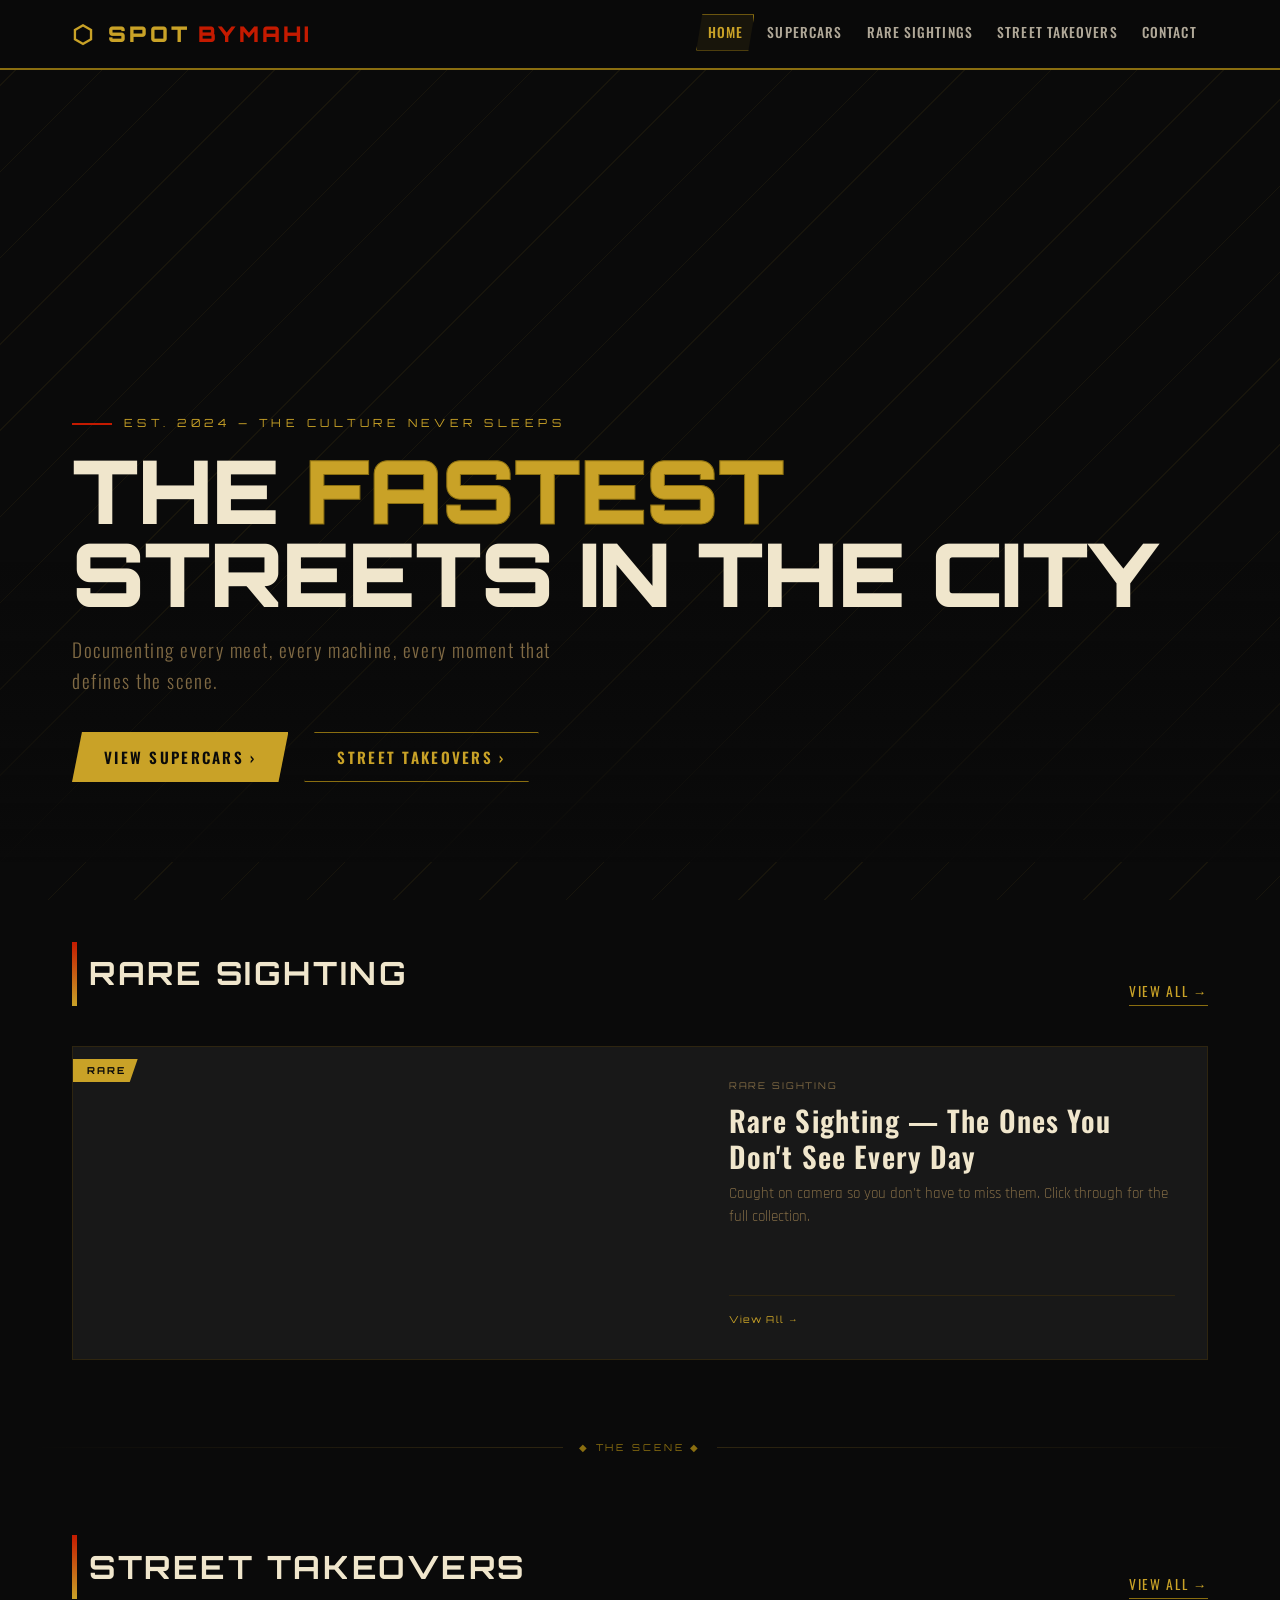
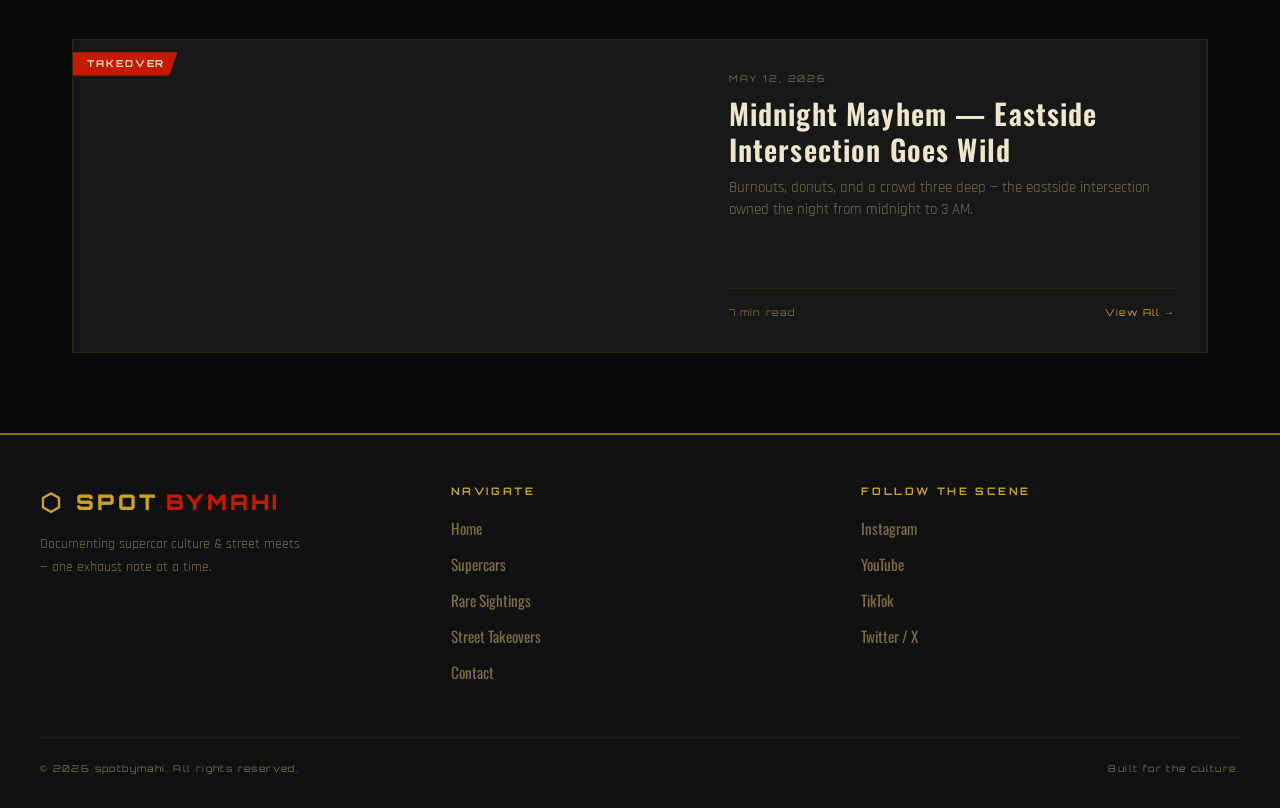
==== commit 91310806: "Replace broken hero image with working video background Co-Authored-By: Claude Sonnet 4.6 <noreply@a" ====
--- a/index.html
+++ b/index.html
@@ -25,11 +25,9 @@
 
   <!-- ── HERO ── -->
   <section class="hero">
-    <img
-      class="hero-img"
-      src="Supercars/Wallpaper.jpg"
-      alt="Supercar hero"
-    />
+    <video class="hero-img" autoplay muted loop playsinline>
+      <source src="Supercars/IMG_0250.mov" type="video/mp4">
+    </video>
     <div class="hero-overlay"></div>
     <div class="hero-content">
       <div class="hero-eyebrow">Est. 2024 — The Culture Never Sleeps</div>
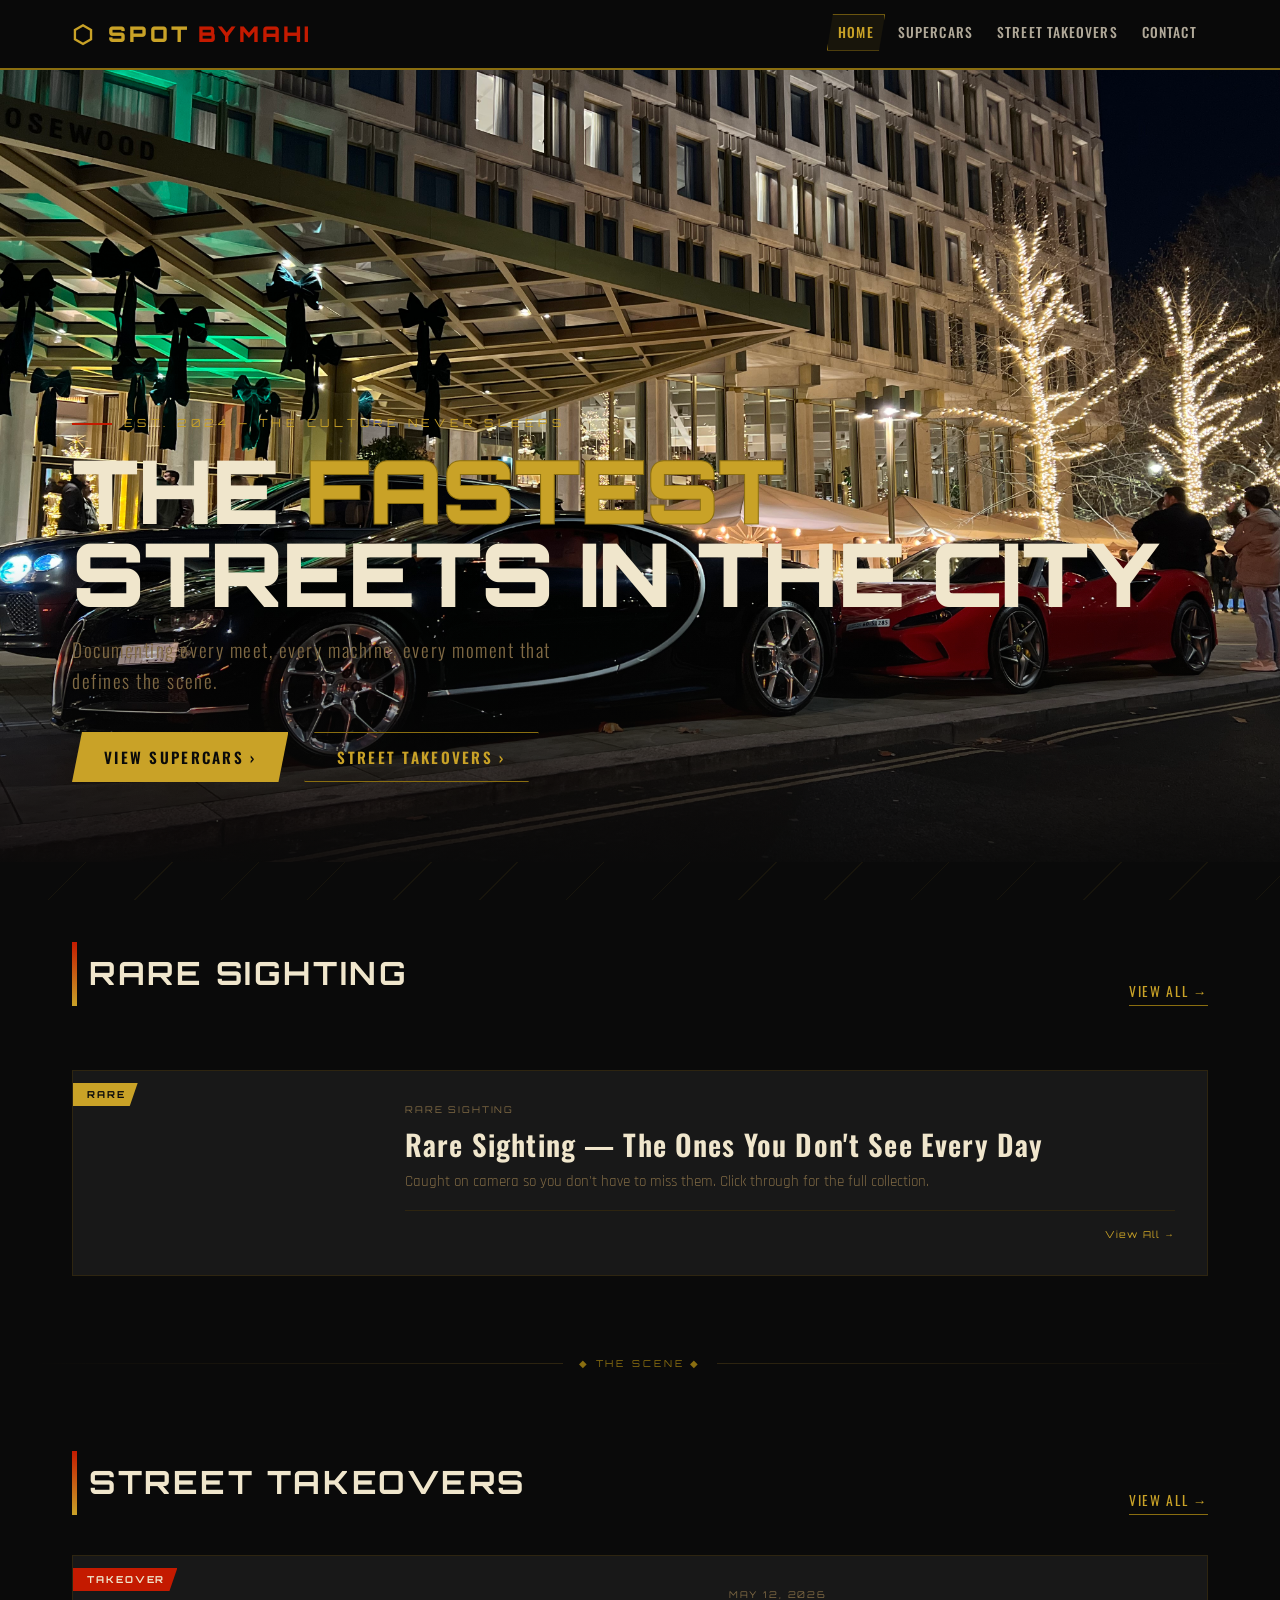
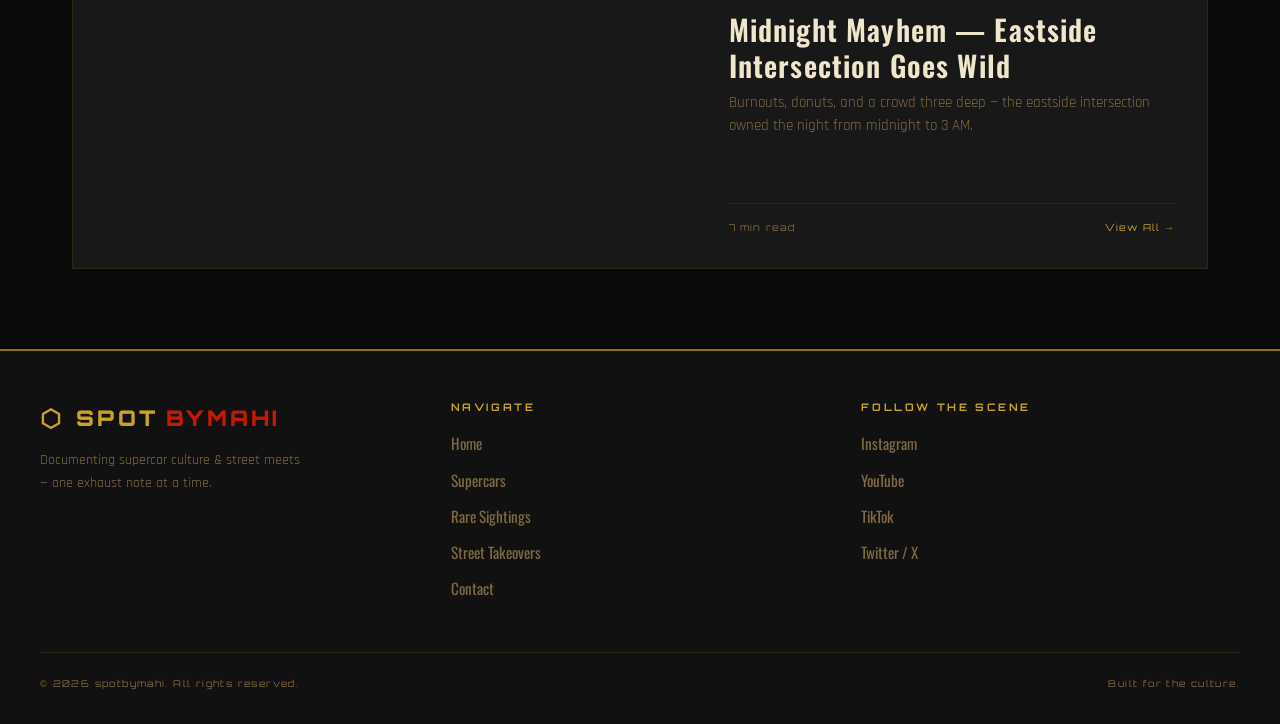
==== commit 87a3202d: "Remove Rare Sightings from navbar, fix hero background, link card to rare page Co-Authored-By: Claud" ====
--- a/index.html
+++ b/index.html
@@ -15,7 +15,6 @@
       <ul class="nav-links">
         <li><a href="index.html" class="active">Home</a></li>
         <li><a href="supercars.html">Supercars</a></li>
-        <li><a href="rare.html">Rare Sightings</a></li>
         <li><a href="street-takeovers.html">Street Takeovers</a></li>
         <li><a href="contact.html">Contact</a></li>
       </ul>
@@ -24,10 +23,7 @@
   </nav>
 
   <!-- ── HERO ── -->
-  <section class="hero">
-    <video class="hero-img" autoplay muted loop playsinline>
-      <source src="Supercars/IMG_0250.mov" type="video/mp4">
-    </video>
+  <section class="hero" style="background-image:url('Supercars/Wallpaper.jpg');background-size:cover;background-position:center 40%;background-repeat:no-repeat;">
     <div class="hero-overlay"></div>
     <div class="hero-content">
       <div class="hero-eyebrow">Est. 2024 — The Culture Never Sleeps</div>
@@ -50,20 +46,22 @@
       </div>
 
       <div class="grid grid-3">
-        <div class="card featured">
-          <div class="card-img">
-            <video autoplay muted loop playsinline style="width:100%;height:100%;object-fit:cover;"><source src="Rare/IMG_1580.mov" type="video/mp4"></video>
-            <span class="card-tag">Rare</span>
-          </div>
-          <div class="card-body">
-            <div class="card-meta">Rare Sighting</div>
-            <h3>Rare Sighting — The Ones You Don't See Every Day</h3>
-            <p>Caught on camera so you don't have to miss them. Click through for the full collection.</p>
-            <div class="card-footer">
-              <a href="rare.html" class="read-more">View All →</a>
+        <a href="rare.html" style="text-decoration:none;display:block;">
+          <div class="card featured">
+            <div class="card-img">
+              <video autoplay muted loop playsinline style="width:100%;height:100%;object-fit:cover;"><source src="Rare/IMG_1580.mov" type="video/mp4"></video>
+              <span class="card-tag">Rare</span>
+            </div>
+            <div class="card-body">
+              <div class="card-meta">Rare Sighting</div>
+              <h3>Rare Sighting — The Ones You Don't See Every Day</h3>
+              <p>Caught on camera so you don't have to miss them. Click through for the full collection.</p>
+              <div class="card-footer">
+                <a href="rare.html" class="read-more">View All →</a>
+              </div>
             </div>
           </div>
-        </div>
+        </a>
       </div>
     </div>
   </section>
--- a/styles.css
+++ b/styles.css
@@ -148,6 +148,12 @@
   object-fit: cover;
   object-position: center 40%;
   filter: brightness(0.65) saturate(0.85);
+}
+
+img {
+  max-width: 100%;
+  height: auto;
+  display: block;
 }
 
 .hero-overlay {
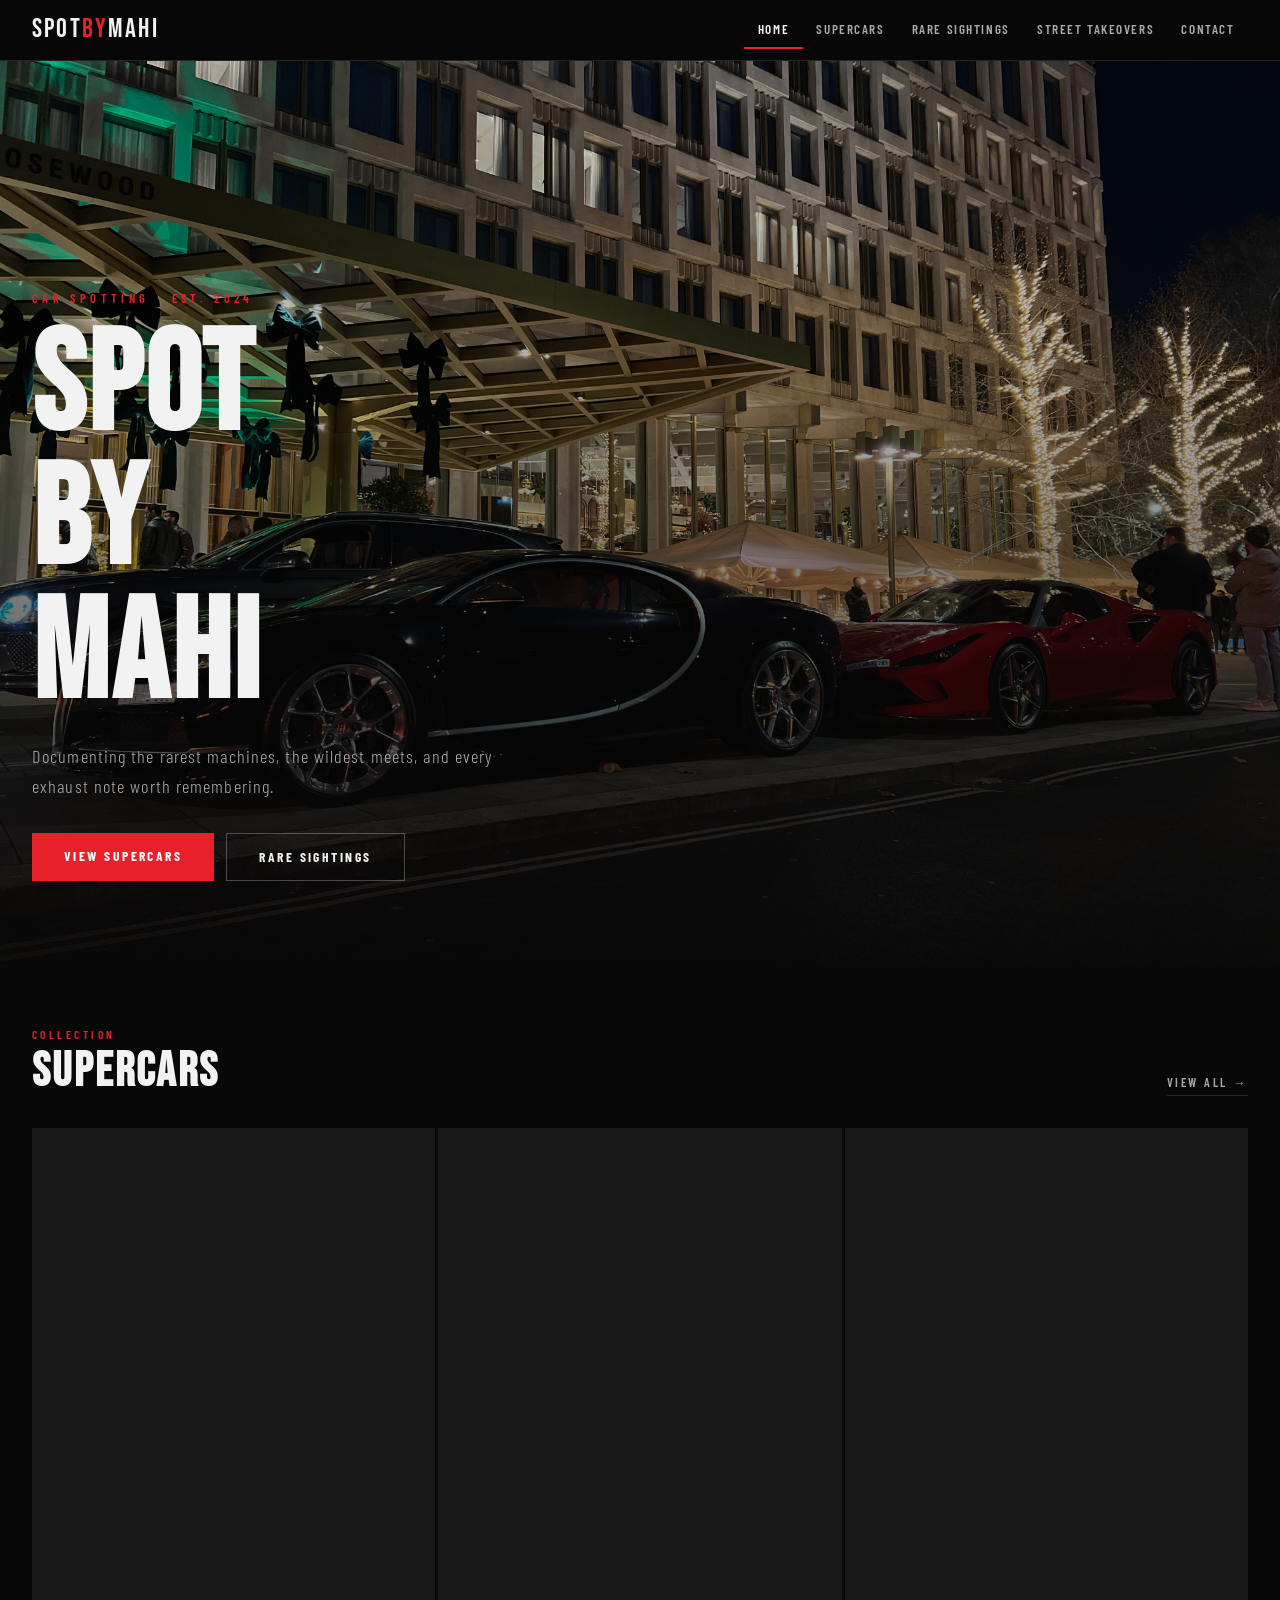
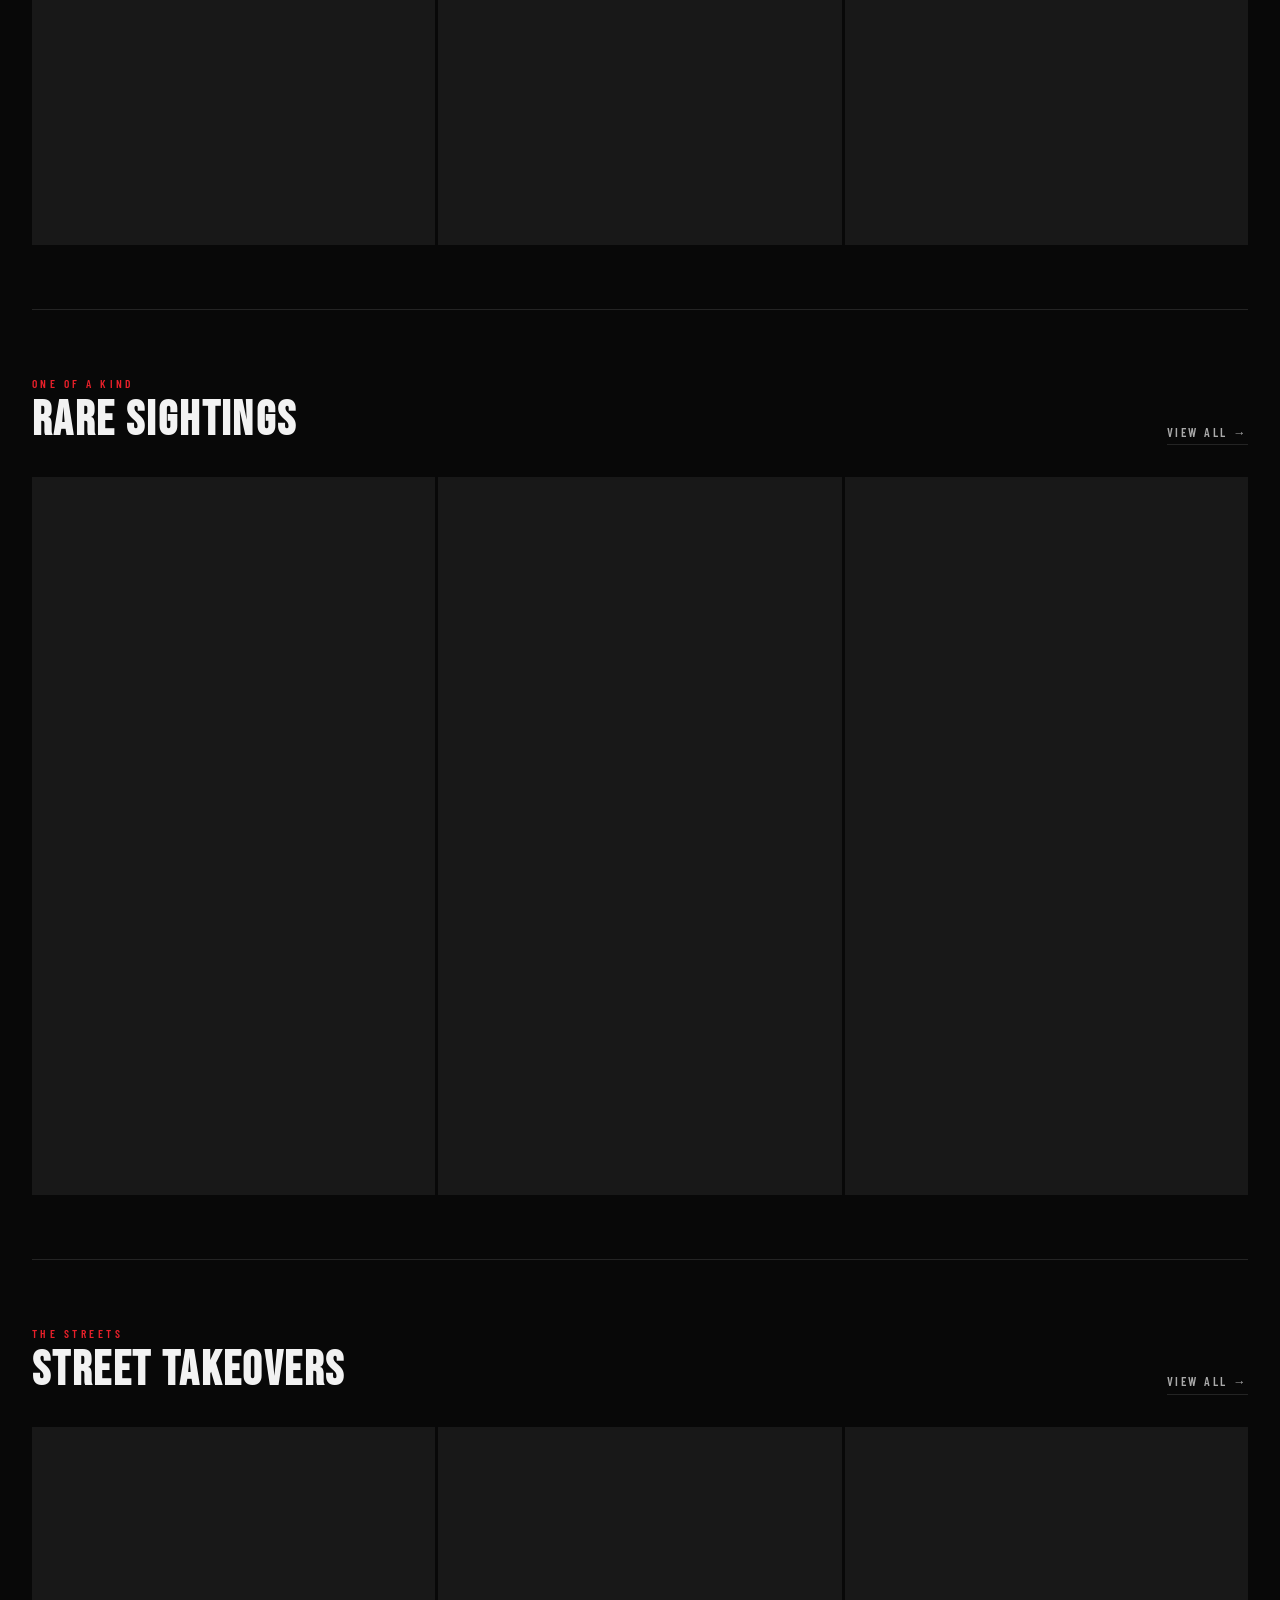
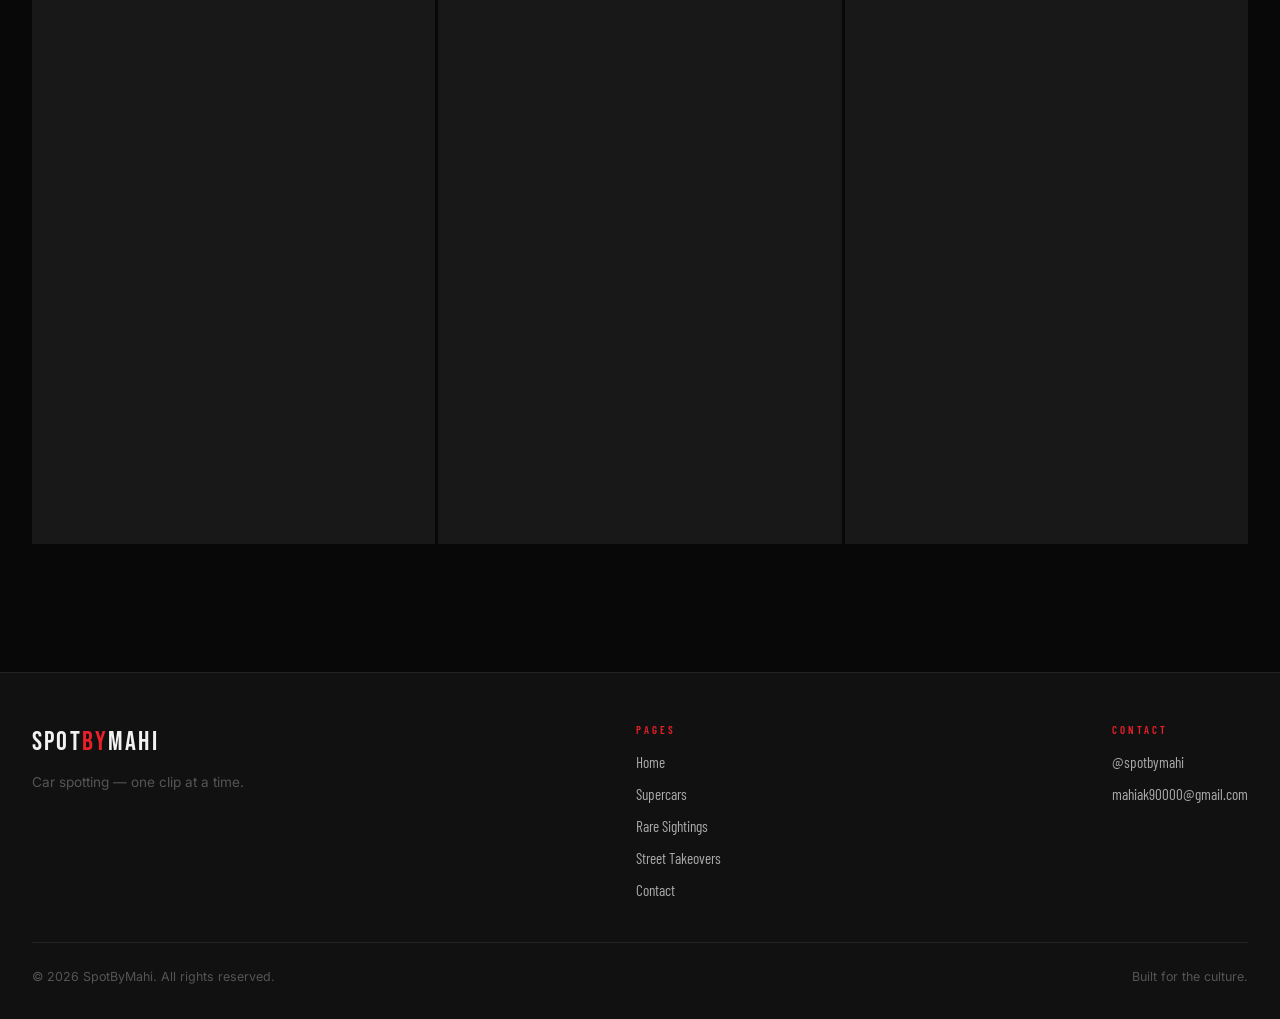
==== commit 3d4406cd: "Rebuild entire site fresh — SpotByMahi Co-Authored-By: Claude Sonnet 4.6 <noreply@anthropic.com>" ====
--- a/index.html
+++ b/index.html
@@ -1,110 +1,119 @@
-﻿<!DOCTYPE html>
+<!DOCTYPE html>
 <html lang="en">
 <head>
   <meta charset="UTF-8" />
   <meta name="viewport" content="width=device-width, initial-scale=1.0" />
-  <title>spotbymahi</title>
+  <title>SpotByMahi</title>
   <link rel="stylesheet" href="styles.css" />
 </head>
 <body>
 
-  <!-- ── NAV ── -->
   <nav>
     <div class="nav-inner">
-      <a class="logo" href="index.html">spot<span class="accent">bymahi</span></a>
+      <a class="logo" href="index.html">Spot<span>By</span>Mahi</a>
       <ul class="nav-links">
         <li><a href="index.html" class="active">Home</a></li>
         <li><a href="supercars.html">Supercars</a></li>
+        <li><a href="rare.html">Rare Sightings</a></li>
         <li><a href="street-takeovers.html">Street Takeovers</a></li>
         <li><a href="contact.html">Contact</a></li>
       </ul>
-      <button class="nav-toggle" aria-label="Menu" onclick="this.closest('nav').classList.toggle('open')">&#9776;</button>
     </div>
   </nav>
 
-  <!-- ── HERO ── -->
-  <section class="hero" style="background-image:url('Supercars/Wallpaper.jpg');background-size:cover;background-position:center 40%;background-repeat:no-repeat;">
-    <div class="hero-overlay"></div>
+  <!-- HERO -->
+  <section class="hero" style="background-image:url('Supercars/Wallpaper.jpg');">
     <div class="hero-content">
-      <div class="hero-eyebrow">Est. 2024 — The Culture Never Sleeps</div>
-      <h1>The <em>Fastest</em><br/>Streets in the City</h1>
-      <p class="hero-sub">Documenting every meet, every machine, every moment that defines the scene.</p>
-      <div style="display:flex;gap:1rem;flex-wrap:wrap;">
-        <a href="supercars.html" class="btn btn-gold">View Supercars ›</a>
-        <a href="street-takeovers.html" class="btn btn-outline">Street Takeovers ›</a>
+      <div class="hero-eyebrow">Car Spotting · Est. 2024</div>
+      <h1>Spot<br/>By<br/>Mahi</h1>
+      <p>Documenting the rarest machines, the wildest meets, and every exhaust note worth remembering.</p>
+      <div class="btn-row">
+        <a href="supercars.html" class="btn btn-red">View Supercars</a>
+        <a href="rare.html" class="btn btn-ghost">Rare Sightings</a>
       </div>
     </div>
   </section>
 
-
-  <!-- ── LATEST SUPERCARS ── -->
-  <section>
-    <div class="container">
-      <div class="section-header">
-        <h2 class="section-title">Rare Sighting</h2>
-        <a href="rare.html" class="view-all">View All →</a>
+  <!-- SUPERCARS PREVIEW -->
+  <div class="section">
+    <div class="section-header">
+      <div class="section-header-left">
+        <div class="eyebrow">Collection</div>
+        <h2>Supercars</h2>
       </div>
-
-      <div class="grid grid-3">
-        <a href="rare.html" style="text-decoration:none;display:block;">
-          <div class="card featured">
-            <div class="card-img">
-              <video autoplay muted loop playsinline style="width:100%;height:100%;object-fit:cover;"><source src="Rare/IMG_1580.mov" type="video/mp4"></video>
-              <span class="card-tag">Rare</span>
-            </div>
-            <div class="card-body">
-              <div class="card-meta">Rare Sighting</div>
-              <h3>Rare Sighting — The Ones You Don't See Every Day</h3>
-              <p>Caught on camera so you don't have to miss them. Click through for the full collection.</p>
-              <div class="card-footer">
-                <a href="rare.html" class="read-more">View All →</a>
-              </div>
-            </div>
-          </div>
-        </a>
+      <a href="supercars.html" class="view-all">View All →</a>
+    </div>
+    <div class="preview-grid">
+      <div class="preview-card">
+        <video autoplay muted loop playsinline><source src="Supercars/IMG_0250.mov" type="video/mp4"></video>
+      </div>
+      <div class="preview-card">
+        <video autoplay muted loop playsinline><source src="Supercars/IMG_0257.mov" type="video/mp4"></video>
+      </div>
+      <div class="preview-card">
+        <video autoplay muted loop playsinline><source src="Supercars/IMG_8667.mov" type="video/mp4"></video>
       </div>
     </div>
-  </section>
+  </div>
 
-  <div class="divider"><span class="divider-icon">◆ The Scene ◆</span></div>
+  <hr class="divider" />
 
-  <!-- ── LATEST TAKEOVERS ── -->
-  <section>
-    <div class="container">
-      <div class="section-header">
-        <h2 class="section-title">Street Takeovers</h2>
-        <a href="street-takeovers.html" class="view-all">View All →</a>
+  <!-- RARE SIGHTINGS PREVIEW -->
+  <div class="section">
+    <div class="section-header">
+      <div class="section-header-left">
+        <div class="eyebrow">One of a Kind</div>
+        <h2>Rare Sightings</h2>
       </div>
-
-      <div class="grid grid-3">
-        <div class="card featured">
-          <div class="card-img">
-            <video autoplay muted loop playsinline style="width:100%;height:100%;object-fit:cover;"><source src="Takeover/IMG_2173.MOV" type="video/mp4"></video>
-            <span class="card-tag red">Takeover</span>
-          </div>
-          <div class="card-body">
-            <div class="card-meta">May 12, 2026</div>
-            <h3>Midnight Mayhem — Eastside Intersection Goes Wild</h3>
-            <p>Burnouts, donuts, and a crowd three deep — the eastside intersection owned the night from midnight to 3 AM.</p>
-            <div class="card-footer">
-              <span>7 min read</span>
-              <a href="street-takeovers.html" class="read-more">View All →</a>
-            </div>
-          </div>
+      <a href="rare.html" class="view-all">View All →</a>
+    </div>
+    <a href="rare.html" style="text-decoration:none;">
+      <div class="preview-grid">
+        <div class="preview-card">
+          <video autoplay muted loop playsinline><source src="Rare/IMG_1580.mov" type="video/mp4"></video>
+        </div>
+        <div class="preview-card">
+          <video autoplay muted loop playsinline><source src="Rare/IMG_1581.mov" type="video/mp4"></video>
+        </div>
+        <div class="preview-card">
+          <video autoplay muted loop playsinline><source src="Rare/IMG_1582.mov" type="video/mp4"></video>
         </div>
       </div>
+    </a>
+  </div>
+
+  <hr class="divider" />
+
+  <!-- STREET TAKEOVERS PREVIEW -->
+  <div class="section">
+    <div class="section-header">
+      <div class="section-header-left">
+        <div class="eyebrow">The Streets</div>
+        <h2>Street Takeovers</h2>
+      </div>
+      <a href="street-takeovers.html" class="view-all">View All →</a>
     </div>
-  </section>
+    <div class="preview-grid">
+      <div class="preview-card">
+        <video autoplay muted loop playsinline><source src="Takeover/IMG_2173.MOV" type="video/mp4"></video>
+      </div>
+      <div class="preview-card">
+        <video autoplay muted loop playsinline><source src="Takeover/IMG_2228.MOV" type="video/mp4"></video>
+      </div>
+      <div class="preview-card">
+        <video autoplay muted loop playsinline><source src="Takeover/IMG_4490.MOV" type="video/mp4"></video>
+      </div>
+    </div>
+  </div>
 
-  <!-- ── FOOTER ── -->
   <footer>
     <div class="footer-inner">
       <div class="footer-brand">
-        <a class="logo" href="index.html">spot<span class="accent">bymahi</span></a>
-        <p>Documenting supercar culture &amp; street meets — one exhaust note at a time.</p>
+        <a class="logo" href="index.html">Spot<span>By</span>Mahi</a>
+        <p>Car spotting — one clip at a time.</p>
       </div>
-      <div class="footer-col">
-        <h4>Navigate</h4>
+      <div class="footer-nav">
+        <h4>Pages</h4>
         <ul>
           <li><a href="index.html">Home</a></li>
           <li><a href="supercars.html">Supercars</a></li>
@@ -113,22 +122,19 @@
           <li><a href="contact.html">Contact</a></li>
         </ul>
       </div>
-      <div class="footer-col">
-        <h4>Follow the Scene</h4>
+      <div class="footer-nav">
+        <h4>Contact</h4>
         <ul>
-          <li><a href="#">Instagram</a></li>
-          <li><a href="#">YouTube</a></li>
-          <li><a href="#">TikTok</a></li>
-          <li><a href="#">Twitter / X</a></li>
+          <li><a href="https://instagram.com/spotbymahi" target="_blank">@spotbymahi</a></li>
+          <li><a href="mailto:mahiak90000@gmail.com">mahiak90000@gmail.com</a></li>
         </ul>
       </div>
     </div>
     <div class="footer-bottom">
-      <span>© 2026 spotbymahi. All rights reserved.</span>
+      <span>© 2026 SpotByMahi. All rights reserved.</span>
       <span>Built for the culture.</span>
     </div>
   </footer>
 
 </body>
 </html>
-
--- a/styles.css
+++ b/styles.css
@@ -1,741 +1,273 @@
-@import url('https://fonts.googleapis.com/css2?family=Orbitron:wght@400;600;700;900&family=Oswald:wght@300;400;500;600;700&family=Rajdhani:wght@300;400;500;600;700&display=swap');
+@import url('https://fonts.googleapis.com/css2?family=Bebas+Neue&family=Barlow+Condensed:wght@300;400;500;600;700&family=Inter:wght@300;400;500&display=swap');
 
 :root {
-  --black:       #0a0a0a;
-  --dark:        #111111;
-  --card-bg:     #181818;
-  --card-hover:  #202020;
-  --gold:        #c9a227;
-  --gold-light:  #f0cc60;
-  --gold-dark:   #8a6e10;
-  --red:         #c41a00;
-  --red-bright:  #ff2200;
-  --cream:       #f0e6cc;
-  --text:        #ddd4b8;
-  --text-muted:  #806a44;
-  --border:      #2e2510;
-  --chrome:      #b0a898;
-  --stripe:      rgba(201, 162, 39, 0.07);
+  --black:   #080808;
+  --surface: #111111;
+  --card:    #181818;
+  --red:     #e8202a;
+  --red-dk:  #b01820;
+  --silver:  #aaaaaa;
+  --white:   #f2f2f2;
+  --border:  #242424;
+  --muted:   #555555;
 }
 
 *, *::before, *::after { box-sizing: border-box; margin: 0; padding: 0; }
-
 html { scroll-behavior: smooth; }
 
 body {
-  background-color: var(--black);
-  color: var(--text);
-  font-family: 'Rajdhani', sans-serif;
-  font-size: 17px;
+  background: var(--black);
+  color: var(--white);
+  font-family: 'Inter', sans-serif;
+  font-size: 16px;
   line-height: 1.6;
   min-height: 100vh;
 }
 
-/* ── Scrollbar ── */
-::-webkit-scrollbar { width: 6px; }
-::-webkit-scrollbar-track { background: var(--dark); }
-::-webkit-scrollbar-thumb { background: var(--gold-dark); border-radius: 3px; }
-
-/* ── Diagonal stripe overlay (retro feel) ── */
-body::before {
-  content: '';
-  position: fixed;
-  inset: 0;
-  background: repeating-linear-gradient(
-    135deg,
-    transparent,
-    transparent 60px,
-    var(--stripe) 60px,
-    var(--stripe) 61px
-  );
-  pointer-events: none;
-  z-index: 0;
-}
-
-/* ━━━━━━━━━━━━━━━━━━━━━━━━━━━━━━
-   NAV
-━━━━━━━━━━━━━━━━━━━━━━━━━━━━━━ */
+img, video { max-width: 100%; display: block; }
+a { color: inherit; }
+
+/* ── NAV ── */
 nav {
   position: sticky;
   top: 0;
-  z-index: 100;
-  background: rgba(10, 10, 10, 0.95);
-  border-bottom: 2px solid var(--gold-dark);
-  backdrop-filter: blur(8px);
+  z-index: 200;
+  background: rgba(8,8,8,0.97);
+  border-bottom: 1px solid var(--border);
+  backdrop-filter: blur(12px);
 }
 
 .nav-inner {
-  max-width: 1200px;
+  max-width: 1400px;
   margin: 0 auto;
   padding: 0 2rem;
+  height: 60px;
   display: flex;
   align-items: center;
   justify-content: space-between;
-  flex-wrap: wrap;
-  min-height: 68px;
-  gap: 0.25rem;
 }
 
 .logo {
-  font-family: 'Orbitron', sans-serif;
-  font-weight: 900;
-  font-size: 1.35rem;
-  letter-spacing: 0.15em;
-  text-decoration: none;
-  color: var(--gold);
-  text-transform: uppercase;
-  display: flex;
-  align-items: center;
-  gap: 0.5rem;
-}
-
-.logo span.accent { color: var(--red); }
-
-.logo::before {
-  content: '⬡';
-  font-size: 1.5rem;
-  color: var(--gold);
-  margin-right: 4px;
-}
+  font-family: 'Bebas Neue', sans-serif;
+  font-size: 1.7rem;
+  letter-spacing: 0.08em;
+  text-decoration: none;
+  color: var(--white);
+}
+.logo span { color: var(--red); }
 
 .nav-links {
   display: flex;
   list-style: none;
-  gap: 0.1rem;
+  gap: 0;
 }
 
 .nav-links a {
-  font-family: 'Oswald', sans-serif;
-  font-size: 0.85rem;
-  font-weight: 500;
-  letter-spacing: 0.08em;
-  text-transform: uppercase;
-  text-decoration: none;
-  color: var(--chrome);
-  padding: 0.45rem 0.65rem;
-  border: 1px solid transparent;
-  transition: all 0.2s;
-  clip-path: polygon(6px 0%, 100% 0%, calc(100% - 6px) 100%, 0% 100%);
+  font-family: 'Barlow Condensed', sans-serif;
+  font-size: 0.82rem;
+  font-weight: 600;
+  letter-spacing: 0.12em;
+  text-transform: uppercase;
+  text-decoration: none;
+  color: var(--silver);
+  padding: 0.45rem 0.85rem;
+  display: block;
+  border-bottom: 2px solid transparent;
+  transition: color 0.18s, border-color 0.18s;
 }
 
 .nav-links a:hover,
-.nav-links a.active {
-  color: var(--gold);
-  border-color: var(--gold-dark);
-  background: rgba(201, 162, 39, 0.08);
-}
-
-.nav-toggle { display: none; }
-
-/* ━━━━━━━━━━━━━━━━━━━━━━━━━━━━━━
-   HERO
-━━━━━━━━━━━━━━━━━━━━━━━━━━━━━━ */
+.nav-links a.active { color: var(--white); border-bottom-color: var(--red); }
+
+.nav-toggle {
+  display: none;
+  background: none;
+  border: 1px solid var(--border);
+  color: var(--white);
+  font-size: 1.3rem;
+  line-height: 1;
+  padding: 0.3rem 0.6rem;
+  cursor: pointer;
+}
+
+/* ── HERO ── */
 .hero {
   position: relative;
-  z-index: 1;
-  height: 88vh;
-  min-height: 540px;
+  min-height: 100svh;
   display: flex;
   align-items: flex-end;
-  overflow: hidden;
-}
-
-.hero-img {
-  position: absolute;
-  inset: 0;
-  width: 100%;
-  height: 100%;
-  object-fit: cover;
-  object-position: center 40%;
-  filter: brightness(0.65) saturate(0.85);
-}
-
-img {
-  max-width: 100%;
-  height: auto;
-  display: block;
-}
-
-.hero-overlay {
+  background-size: cover;
+  background-position: center 30%;
+  background-repeat: no-repeat;
+}
+
+.hero::after {
+  content: '';
   position: absolute;
   inset: 0;
   background: linear-gradient(
-    to top,
-    rgba(10,10,10,0.92) 0%,
-    rgba(10,10,10,0.4) 18%,
-    transparent 38%
+    to bottom,
+    rgba(8,8,8,0.15) 0%,
+    rgba(8,8,8,0.35) 40%,
+    rgba(8,8,8,0.92) 100%
   );
 }
 
 .hero-content {
   position: relative;
-  z-index: 2;
-  max-width: 1200px;
-  margin: 0 auto;
+  z-index: 1;
+  max-width: 1400px;
+  margin: 0 auto;
+  width: 100%;
   padding: 0 2rem 5rem;
-  width: 100%;
 }
 
 .hero-eyebrow {
-  font-family: 'Orbitron', sans-serif;
-  font-size: 0.7rem;
-  letter-spacing: 0.4em;
-  text-transform: uppercase;
-  color: var(--gold);
-  margin-bottom: 1rem;
-  display: flex;
-  align-items: center;
-  gap: 0.75rem;
-}
-
-.hero-eyebrow::before {
-  content: '';
-  display: block;
-  width: 40px;
-  height: 2px;
-  background: var(--red);
+  font-family: 'Barlow Condensed', sans-serif;
+  font-size: 0.78rem;
+  font-weight: 600;
+  letter-spacing: 0.35em;
+  text-transform: uppercase;
+  color: var(--red);
+  margin-bottom: 0.75rem;
 }
 
 .hero h1 {
-  font-family: 'Orbitron', sans-serif;
-  font-weight: 900;
-  font-size: clamp(2.8rem, 7vw, 5.5rem);
+  font-family: 'Bebas Neue', sans-serif;
+  font-size: clamp(4rem, 11vw, 9rem);
   line-height: 0.95;
-  text-transform: uppercase;
-  letter-spacing: -0.01em;
-  color: var(--cream);
-  margin-bottom: 1.2rem;
-}
-
-.hero h1 em {
-  font-style: normal;
-  color: var(--gold);
-  -webkit-text-stroke: 1px var(--gold-dark);
-}
-
-.hero-sub {
-  font-family: 'Oswald', sans-serif;
-  font-size: 1.2rem;
+  letter-spacing: 0.02em;
+  color: var(--white);
+  margin-bottom: 1.25rem;
+}
+
+.hero p {
+  font-family: 'Barlow Condensed', sans-serif;
+  font-size: 1.15rem;
   font-weight: 300;
-  letter-spacing: 0.08em;
-  color: var(--text-muted);
-  margin-bottom: 2.2rem;
+  letter-spacing: 0.06em;
+  color: var(--silver);
+  max-width: 480px;
+  margin-bottom: 2rem;
+}
+
+.btn-row { display: flex; gap: 0.75rem; flex-wrap: wrap; }
+
+.btn {
+  font-family: 'Barlow Condensed', sans-serif;
+  font-size: 0.85rem;
+  font-weight: 700;
+  letter-spacing: 0.18em;
+  text-transform: uppercase;
+  text-decoration: none;
+  padding: 0.75rem 2rem;
+  display: inline-block;
+  transition: all 0.2s;
+  cursor: pointer;
+  border: none;
+}
+
+.btn-red   { background: var(--red); color: #fff; }
+.btn-red:hover { background: var(--red-dk); }
+.btn-ghost { background: transparent; color: var(--white); border: 1px solid rgba(255,255,255,0.25); }
+.btn-ghost:hover { border-color: var(--white); }
+
+/* ── PAGE HERO (inner pages) ── */
+.page-hero {
+  padding: 5rem 2rem 3rem;
+  max-width: 1400px;
+  margin: 0 auto;
+  border-bottom: 1px solid var(--border);
+}
+
+.page-hero .eyebrow {
+  font-family: 'Barlow Condensed', sans-serif;
+  font-size: 0.75rem;
+  font-weight: 600;
+  letter-spacing: 0.3em;
+  text-transform: uppercase;
+  color: var(--red);
+  margin-bottom: 0.5rem;
+}
+
+.page-hero h1 {
+  font-family: 'Bebas Neue', sans-serif;
+  font-size: clamp(3rem, 8vw, 6rem);
+  letter-spacing: 0.04em;
+  line-height: 1;
+  color: var(--white);
+}
+
+.page-hero p {
+  font-family: 'Barlow Condensed', sans-serif;
+  font-size: 1.05rem;
+  font-weight: 300;
+  color: var(--silver);
+  margin-top: 0.6rem;
   max-width: 520px;
 }
 
-.btn {
-  display: inline-flex;
-  align-items: center;
-  gap: 0.6rem;
-  font-family: 'Oswald', sans-serif;
-  font-size: 0.95rem;
-  font-weight: 600;
-  letter-spacing: 0.15em;
-  text-transform: uppercase;
-  text-decoration: none;
-  padding: 0.75rem 2rem;
-  cursor: pointer;
-  transition: all 0.2s;
-  border: none;
-}
-
-.btn-gold {
-  background: var(--gold);
-  color: var(--black);
-  clip-path: polygon(10px 0%, 100% 0%, calc(100% - 10px) 100%, 0% 100%);
-}
-
-.btn-gold:hover {
-  background: var(--gold-light);
-  transform: translateY(-2px);
-  box-shadow: 0 8px 24px rgba(201,162,39,0.35);
-}
-
-.btn-outline {
-  background: transparent;
-  color: var(--gold);
-  border: 1px solid var(--gold-dark);
-  clip-path: polygon(10px 0%, 100% 0%, calc(100% - 10px) 100%, 0% 100%);
-}
-
-.btn-outline:hover {
-  background: rgba(201,162,39,0.1);
-  border-color: var(--gold);
-}
-
-/* ━━━━━━━━━━━━━━━━━━━━━━━━━━━━━━
-   SECTIONS & LAYOUT
-━━━━━━━━━━━━━━━━━━━━━━━━━━━━━━ */
-section {
-  position: relative;
-  z-index: 1;
-}
-
-.container {
-  max-width: 1200px;
-  margin: 0 auto;
-  padding: 5rem 2rem;
+/* ── SECTION ── */
+.section {
+  max-width: 1400px;
+  margin: 0 auto;
+  padding: 4rem 2rem;
 }
 
 .section-header {
   display: flex;
   align-items: flex-end;
   justify-content: space-between;
-  margin-bottom: 2.5rem;
+  margin-bottom: 2rem;
   gap: 1rem;
   flex-wrap: wrap;
 }
 
-.section-title {
-  font-family: 'Orbitron', sans-serif;
-  font-weight: 700;
-  font-size: clamp(1.4rem, 3vw, 2rem);
-  text-transform: uppercase;
-  letter-spacing: 0.08em;
-  color: var(--cream);
-  display: flex;
-  align-items: center;
-  gap: 0.75rem;
-}
-
-.section-title::before {
-  content: '';
-  display: block;
-  width: 5px;
-  height: 2em;
-  background: linear-gradient(to bottom, var(--red), var(--gold));
-  flex-shrink: 0;
+.section-header-left .eyebrow {
+  font-family: 'Barlow Condensed', sans-serif;
+  font-size: 0.72rem;
+  font-weight: 600;
+  letter-spacing: 0.3em;
+  text-transform: uppercase;
+  color: var(--red);
+  margin-bottom: 0.3rem;
+}
+
+.section-header-left h2 {
+  font-family: 'Bebas Neue', sans-serif;
+  font-size: clamp(2rem, 4vw, 3rem);
+  letter-spacing: 0.05em;
+  color: var(--white);
+  line-height: 1;
 }
 
 .view-all {
-  font-family: 'Oswald', sans-serif;
-  font-size: 0.85rem;
-  letter-spacing: 0.12em;
-  text-transform: uppercase;
-  color: var(--gold);
-  text-decoration: none;
-  border-bottom: 1px solid var(--gold-dark);
+  font-family: 'Barlow Condensed', sans-serif;
+  font-size: 0.78rem;
+  font-weight: 600;
+  letter-spacing: 0.2em;
+  text-transform: uppercase;
+  text-decoration: none;
+  color: var(--silver);
+  border-bottom: 1px solid var(--border);
   padding-bottom: 2px;
-  transition: color 0.2s;
   white-space: nowrap;
-}
-
-.view-all:hover { color: var(--gold-light); }
-
-/* ━━━━━━━━━━━━━━━━━━━━━━━━━━━━━━
-   GRID
-━━━━━━━━━━━━━━━━━━━━━━━━━━━━━━ */
-.grid {
-  display: grid;
-  gap: 1.5rem;
-}
-
-.grid-3 { grid-template-columns: repeat(auto-fill, minmax(320px, 1fr)); }
-.grid-4 { grid-template-columns: repeat(auto-fill, minmax(260px, 1fr)); }
-.grid-2 { grid-template-columns: repeat(auto-fill, minmax(420px, 1fr)); }
-
-/* ━━━━━━━━━━━━━━━━━━━━━━━━━━━━━━
-   CARDS
-━━━━━━━━━━━━━━━━━━━━━━━━━━━━━━ */
-.card {
-  background: var(--card-bg);
-  border: 1px solid var(--border);
-  overflow: hidden;
-  transition: transform 0.25s, border-color 0.25s, box-shadow 0.25s;
-  display: flex;
-  flex-direction: column;
-  cursor: pointer;
-}
-
-.card:hover {
-  transform: translateY(-5px);
-  border-color: var(--gold-dark);
-  box-shadow: 0 12px 40px rgba(0,0,0,0.6), 0 0 0 1px var(--gold-dark);
-}
-
-.card-img {
-  position: relative;
-  overflow: hidden;
-  aspect-ratio: 16/10;
-}
-
-.card-img img,
-.card-img video {
-  width: 100%;
-  height: 100%;
-  object-fit: cover;
-  display: block;
-  transition: transform 0.4s;
-  filter: saturate(0.8);
-}
-
-.card:hover .card-img img,
-.card:hover .card-img video { transform: scale(1.05); }
-
-.card-tag {
-  position: absolute;
-  top: 12px;
-  left: 0;
-  font-family: 'Orbitron', sans-serif;
-  font-size: 0.6rem;
-  font-weight: 700;
-  letter-spacing: 0.2em;
-  text-transform: uppercase;
-  color: var(--black);
-  background: var(--gold);
-  padding: 4px 12px 4px 14px;
-  clip-path: polygon(0 0, 100% 0, calc(100% - 8px) 100%, 0 100%);
-}
-
-.card-tag.red { background: var(--red); color: var(--cream); }
-
-.card-body { padding: 1.25rem; flex: 1; display: flex; flex-direction: column; }
-
-.card-meta {
-  font-family: 'Orbitron', sans-serif;
-  font-size: 0.58rem;
-  letter-spacing: 0.2em;
-  text-transform: uppercase;
-  color: var(--text-muted);
-  margin-bottom: 0.5rem;
-}
-
-.card h3 {
-  font-family: 'Oswald', sans-serif;
-  font-size: 1.25rem;
-  font-weight: 600;
-  letter-spacing: 0.04em;
-  color: var(--cream);
-  line-height: 1.25;
-  margin-bottom: 0.6rem;
-}
-
-.card p {
-  font-size: 0.92rem;
-  color: var(--text-muted);
-  line-height: 1.55;
-  flex: 1;
-}
-
-.card-footer {
-  display: flex;
-  align-items: center;
-  justify-content: space-between;
-  margin-top: 1rem;
-  padding-top: 1rem;
-  border-top: 1px solid var(--border);
-  font-family: 'Orbitron', sans-serif;
-  font-size: 0.6rem;
-  letter-spacing: 0.12em;
-  color: var(--text-muted);
-}
-
-.card-footer .read-more {
-  color: var(--gold);
-  text-decoration: none;
-  transition: color 0.2s;
-}
-
-.card-footer .read-more:hover { color: var(--gold-light); }
-
-/* Featured card (spans full width) */
-.card.featured {
-  grid-column: 1 / -1;
-  flex-direction: row;
-}
-
-.card.featured .card-img {
-  width: 55%;
-  flex-shrink: 0;
-  aspect-ratio: auto;
-}
-
-.card.featured .card-body { padding: 2rem; justify-content: center; }
-
-.card.featured h3 { font-size: 1.8rem; }
-
-/* ━━━━━━━━━━━━━━━━━━━━━━━━━━━━━━
-   PAGE HERO (inner pages)
-━━━━━━━━━━━━━━━━━━━━━━━━━━━━━━ */
-.page-hero {
-  position: relative;
-  z-index: 1;
-  padding: 6rem 2rem 4rem;
-  text-align: center;
-  overflow: hidden;
-}
-
-.page-hero::after {
-  content: '';
-  position: absolute;
-  bottom: 0;
-  left: 50%;
-  transform: translateX(-50%);
-  width: 120px;
-  height: 3px;
-  background: linear-gradient(to right, var(--red), var(--gold), var(--red));
-}
-
-.page-hero h1 {
-  font-family: 'Orbitron', sans-serif;
-  font-weight: 900;
-  font-size: clamp(2rem, 5vw, 3.5rem);
-  text-transform: uppercase;
-  letter-spacing: 0.1em;
-  color: var(--cream);
-  margin-bottom: 0.75rem;
-}
-
-.page-hero p {
-  font-family: 'Oswald', sans-serif;
-  font-weight: 300;
-  font-size: 1.1rem;
-  letter-spacing: 0.08em;
-  color: var(--text-muted);
-  max-width: 600px;
-  margin: 0 auto;
-}
-
-/* ━━━━━━━━━━━━━━━━━━━━━━━━━━━━━━
-   DIVIDER
-━━━━━━━━━━━━━━━━━━━━━━━━━━━━━━ */
-.divider {
-  display: flex;
-  align-items: center;
-  gap: 1rem;
-  margin: 0 2rem;
-}
-
-.divider::before,
-.divider::after {
-  content: '';
-  flex: 1;
-  height: 1px;
-  background: linear-gradient(to right, transparent, var(--border));
-}
-
-.divider::after { background: linear-gradient(to left, transparent, var(--border)); }
-
-.divider-icon {
-  font-family: 'Orbitron', sans-serif;
-  font-size: 0.6rem;
-  letter-spacing: 0.3em;
-  color: var(--gold-dark);
-  text-transform: uppercase;
-  white-space: nowrap;
-}
-
-/* ━━━━━━━━━━━━━━━━━━━━━━━━━━━━━━
-   STATS BAR
-━━━━━━━━━━━━━━━━━━━━━━━━━━━━━━ */
-.stats-bar {
-  background: var(--dark);
-  border-top: 1px solid var(--border);
-  border-bottom: 1px solid var(--border);
-  position: relative;
-  z-index: 1;
-}
-
-.stats-inner {
-  max-width: 1200px;
-  margin: 0 auto;
-  padding: 2rem;
+  transition: color 0.18s, border-color 0.18s;
+}
+.view-all:hover { color: var(--white); border-color: var(--red); }
+
+/* ── VIDEO GRID ── */
+.video-grid {
   display: grid;
   grid-template-columns: repeat(4, 1fr);
-  gap: 1rem;
-  text-align: center;
-}
-
-.stat-num {
-  font-family: 'Orbitron', sans-serif;
-  font-size: 2rem;
-  font-weight: 900;
-  color: var(--gold);
-  display: block;
-}
-
-.stat-label {
-  font-family: 'Oswald', sans-serif;
-  font-size: 0.8rem;
-  letter-spacing: 0.15em;
-  text-transform: uppercase;
-  color: var(--text-muted);
-}
-
-/* ━━━━━━━━━━━━━━━━━━━━━━━━━━━━━━
-   CONTACT FORM
-━━━━━━━━━━━━━━━━━━━━━━━━━━━━━━ */
-.contact-grid {
-  display: grid;
-  grid-template-columns: 1fr 1fr;
-  gap: 4rem;
-  align-items: start;
-}
-
-.contact-info h2 {
-  font-family: 'Orbitron', sans-serif;
-  font-size: 1.5rem;
-  font-weight: 700;
-  color: var(--cream);
-  text-transform: uppercase;
-  letter-spacing: 0.1em;
-  margin-bottom: 1rem;
-}
-
-.contact-info p {
-  color: var(--text-muted);
-  margin-bottom: 2rem;
-  line-height: 1.7;
-}
-
-.contact-detail {
-  display: flex;
-  align-items: center;
-  gap: 0.75rem;
-  margin-bottom: 1rem;
-  font-family: 'Oswald', sans-serif;
-  font-size: 1rem;
-  color: var(--text);
-}
-
-.contact-detail .icon {
-  width: 36px;
-  height: 36px;
-  background: var(--card-bg);
-  border: 1px solid var(--border);
-  display: flex;
-  align-items: center;
-  justify-content: center;
-  color: var(--gold);
-  font-size: 1rem;
-  flex-shrink: 0;
-}
-
-.form-group {
-  margin-bottom: 1.25rem;
-}
-
-label {
-  display: block;
-  font-family: 'Orbitron', sans-serif;
-  font-size: 0.62rem;
-  letter-spacing: 0.2em;
-  text-transform: uppercase;
-  color: var(--text-muted);
-  margin-bottom: 0.4rem;
-}
-
-input, textarea, select {
-  width: 100%;
-  background: var(--card-bg);
-  border: 1px solid var(--border);
-  color: var(--text);
-  font-family: 'Rajdhani', sans-serif;
-  font-size: 1rem;
-  padding: 0.75rem 1rem;
-  outline: none;
-  transition: border-color 0.2s;
-}
-
-input:focus, textarea:focus, select:focus {
-  border-color: var(--gold-dark);
-  box-shadow: 0 0 0 2px rgba(201,162,39,0.12);
-}
-
-textarea { resize: vertical; min-height: 130px; }
-
-/* ━━━━━━━━━━━━━━━━━━━━━━━━━━━━━━
-   FOOTER
-━━━━━━━━━━━━━━━━━━━━━━━━━━━━━━ */
-footer {
-  position: relative;
-  z-index: 1;
-  background: var(--dark);
-  border-top: 2px solid var(--gold-dark);
-  padding: 3rem 2rem 2rem;
-}
-
-.footer-inner {
-  max-width: 1200px;
-  margin: 0 auto;
-  display: grid;
-  grid-template-columns: 1fr 1fr 1fr;
-  gap: 2rem;
-  margin-bottom: 2.5rem;
-}
-
-.footer-brand .logo { margin-bottom: 0.75rem; display: inline-flex; }
-
-.footer-brand p {
-  font-size: 0.9rem;
-  color: var(--text-muted);
-  line-height: 1.6;
-  max-width: 260px;
-}
-
-.footer-col h4 {
-  font-family: 'Orbitron', sans-serif;
-  font-size: 0.65rem;
-  letter-spacing: 0.25em;
-  text-transform: uppercase;
-  color: var(--gold);
-  margin-bottom: 1rem;
-}
-
-.footer-col ul { list-style: none; }
-
-.footer-col ul li { margin-bottom: 0.5rem; }
-
-.footer-col ul li a {
-  font-family: 'Oswald', sans-serif;
-  font-size: 0.95rem;
-  color: var(--text-muted);
-  text-decoration: none;
-  transition: color 0.2s;
-}
-
-.footer-col ul li a:hover { color: var(--gold); }
-
-.footer-bottom {
-  max-width: 1200px;
-  margin: 0 auto;
-  padding-top: 1.5rem;
-  border-top: 1px solid var(--border);
-  display: flex;
-  align-items: center;
-  justify-content: space-between;
-  font-family: 'Orbitron', sans-serif;
-  font-size: 0.58rem;
-  letter-spacing: 0.15em;
-  color: var(--text-muted);
-}
-
-.footer-bottom a { color: var(--gold); text-decoration: none; }
-
-/* ━━━━━━━━━━━━━━━━━━━━━━━━━━━━━━
-   RESPONSIVE
-━━━━━━━━━━━━━━━━━━━━━━━━━━━━━━ */
-/* ━━━━━━━━━━━━━━━━━━━━━━━━━━━━━━
-   VIDEO GRID
-━━━━━━━━━━━━━━━━━━━━━━━━━━━━━━ */
-.video-grid {
-  display: grid;
-  grid-template-columns: repeat(3, 1fr);
-  gap: 1rem;
+  gap: 3px;
 }
 
 .vid-card {
   position: relative;
+  aspect-ratio: 9/16;
   overflow: hidden;
-  aspect-ratio: 9/16;
-  background: var(--card-bg);
-  border: 1px solid var(--border);
-  transition: border-color 0.25s, box-shadow 0.25s;
-}
-
-.vid-card:hover {
-  border-color: var(--gold-dark);
-  box-shadow: 0 8px 32px rgba(0,0,0,0.6), 0 0 0 1px var(--gold-dark);
+  background: var(--card);
 }
 
 .vid-card video {
@@ -743,55 +275,167 @@
   height: 100%;
   object-fit: cover;
   display: block;
+  transition: transform 0.5s ease;
+}
+
+.vid-card:hover video { transform: scale(1.04); }
+
+/* ── HOME PREVIEW (3 col) ── */
+.preview-grid {
+  display: grid;
+  grid-template-columns: repeat(3, 1fr);
+  gap: 3px;
+}
+
+.preview-card {
+  position: relative;
+  aspect-ratio: 9/16;
+  overflow: hidden;
+  background: var(--card);
+}
+
+.preview-card video {
+  width: 100%;
+  height: 100%;
+  object-fit: cover;
+  display: block;
+}
+
+/* ── DIVIDER ── */
+.divider { border: none; border-top: 1px solid var(--border); margin: 0 2rem; }
+
+/* ── CONTACT ── */
+.contact-wrap {
+  max-width: 560px;
+  margin: 0 auto;
+  padding: 4rem 2rem;
+}
+
+.contact-card {
+  display: flex;
+  align-items: center;
+  gap: 1.25rem;
+  padding: 1.4rem 1.5rem;
+  background: var(--surface);
+  border: 1px solid var(--border);
+  text-decoration: none;
+  margin-bottom: 1rem;
+  transition: border-color 0.2s, background 0.2s;
+}
+
+.contact-card:hover { border-color: var(--red); background: var(--card); }
+
+.contact-icon {
+  width: 46px;
+  height: 46px;
+  background: var(--red);
+  display: flex;
+  align-items: center;
+  justify-content: center;
+  font-size: 1.3rem;
+  flex-shrink: 0;
+}
+
+.contact-label {
+  font-family: 'Barlow Condensed', sans-serif;
+  font-size: 0.68rem;
+  font-weight: 600;
+  letter-spacing: 0.25em;
+  text-transform: uppercase;
+  color: var(--muted);
+  margin-bottom: 0.2rem;
+}
+
+.contact-value {
+  font-family: 'Barlow Condensed', sans-serif;
+  font-size: 1.1rem;
+  font-weight: 500;
+  color: var(--white);
+}
+
+/* ── FOOTER ── */
+footer {
+  background: var(--surface);
+  border-top: 1px solid var(--border);
+  padding: 3rem 2rem 2rem;
+  margin-top: 4rem;
+}
+
+.footer-inner {
+  max-width: 1400px;
+  margin: 0 auto;
+  display: flex;
+  justify-content: space-between;
+  align-items: flex-start;
+  flex-wrap: wrap;
+  gap: 2.5rem;
+}
+
+.footer-brand .logo { display: inline-block; margin-bottom: 0.5rem; }
+.footer-brand p { font-size: 0.85rem; color: var(--muted); }
+
+.footer-nav h4 {
+  font-family: 'Barlow Condensed', sans-serif;
+  font-size: 0.68rem;
+  font-weight: 600;
+  letter-spacing: 0.28em;
+  text-transform: uppercase;
+  color: var(--red);
+  margin-bottom: 0.75rem;
+}
+
+.footer-nav ul { list-style: none; }
+.footer-nav ul li { margin-bottom: 0.4rem; }
+.footer-nav ul li a {
+  font-family: 'Barlow Condensed', sans-serif;
+  font-size: 0.95rem;
+  color: var(--silver);
+  text-decoration: none;
+  transition: color 0.18s;
+}
+.footer-nav ul li a:hover { color: var(--white); }
+
+.footer-bottom {
+  max-width: 1400px;
+  margin: 2rem auto 0;
+  padding-top: 1.5rem;
+  border-top: 1px solid var(--border);
+  display: flex;
+  justify-content: space-between;
+  align-items: center;
+  font-size: 0.78rem;
+  color: var(--muted);
+  flex-wrap: wrap;
+  gap: 0.5rem;
+}
+
+/* ── RESPONSIVE ── */
+@media (max-width: 1100px) {
+  .video-grid { grid-template-columns: repeat(3, 1fr); }
 }
 
 @media (max-width: 900px) {
   .video-grid { grid-template-columns: repeat(2, 1fr); }
-}
-
-@media (max-width: 640px) {
-  .video-grid { grid-template-columns: 1fr; }
-}
-
-@media (max-width: 900px) {
-  .card.featured { flex-direction: column; }
-  .card.featured .card-img { width: 100%; }
-  .contact-grid { grid-template-columns: 1fr; gap: 2.5rem; }
-  .footer-inner { grid-template-columns: 1fr 1fr; }
-  .stats-inner { grid-template-columns: repeat(2, 1fr); }
-}
-
-/* Tablet — shrink links to stay on one row */
-@media (max-width: 900px) {
-  .logo { font-size: 1.1rem; }
-  .nav-links a {
-    font-size: 0.7rem;
-    padding: 0.38rem 0.4rem;
-    letter-spacing: 0.03em;
-  }
-}
-
-/* Mobile — logo + links stack into two rows, both always visible */
-@media (max-width: 640px) {
-  .nav-inner {
-    padding: 0.6rem 0.75rem;
-    justify-content: center;
-  }
-  .logo { font-size: 1rem; }
-  .nav-links {
-    width: 100%;
-    flex-wrap: wrap;
-    justify-content: center;
-    gap: 0.15rem;
-  }
-  .nav-links a {
-    font-size: 0.58rem;
-    padding: 0.3rem 0.35rem;
-    letter-spacing: 0.02em;
-    clip-path: none;
-  }
-  .grid-3, .grid-4, .grid-2 { grid-template-columns: 1fr; }
-  .footer-inner { grid-template-columns: 1fr; }
-  .stats-inner { grid-template-columns: repeat(2, 1fr); }
-  .hero h1 { font-size: 2.4rem; }
-}
+  .preview-grid { grid-template-columns: repeat(3, 1fr); }
+  .nav-links a { padding: 0.45rem 0.55rem; font-size: 0.76rem; letter-spacing: 0.08em; }
+}
+
+@media (max-width: 700px) {
+  .nav-inner { height: auto; flex-wrap: wrap; padding: 0.65rem 1rem; gap: 0.4rem; }
+  .logo { font-size: 1.45rem; }
+  .nav-links { flex-wrap: wrap; gap: 0; }
+  .nav-links a { font-size: 0.7rem; padding: 0.3rem 0.45rem; letter-spacing: 0.06em; border-bottom: none; border-radius: 0; }
+  .nav-links li { border-bottom: none; }
+  .preview-grid { grid-template-columns: repeat(2, 1fr); }
+  .section { padding: 2.5rem 1rem; }
+  .page-hero { padding: 3rem 1rem 2rem; }
+  .hero-content { padding: 0 1rem 3.5rem; }
+  .footer-inner { flex-direction: column; gap: 1.5rem; }
+}
+
+@media (max-width: 480px) {
+  .video-grid { grid-template-columns: repeat(2, 1fr); }
+  .preview-grid { grid-template-columns: repeat(2, 1fr); }
+  .hero h1 { font-size: 3.2rem; }
+  .contact-wrap { padding: 2.5rem 1rem; }
+}
